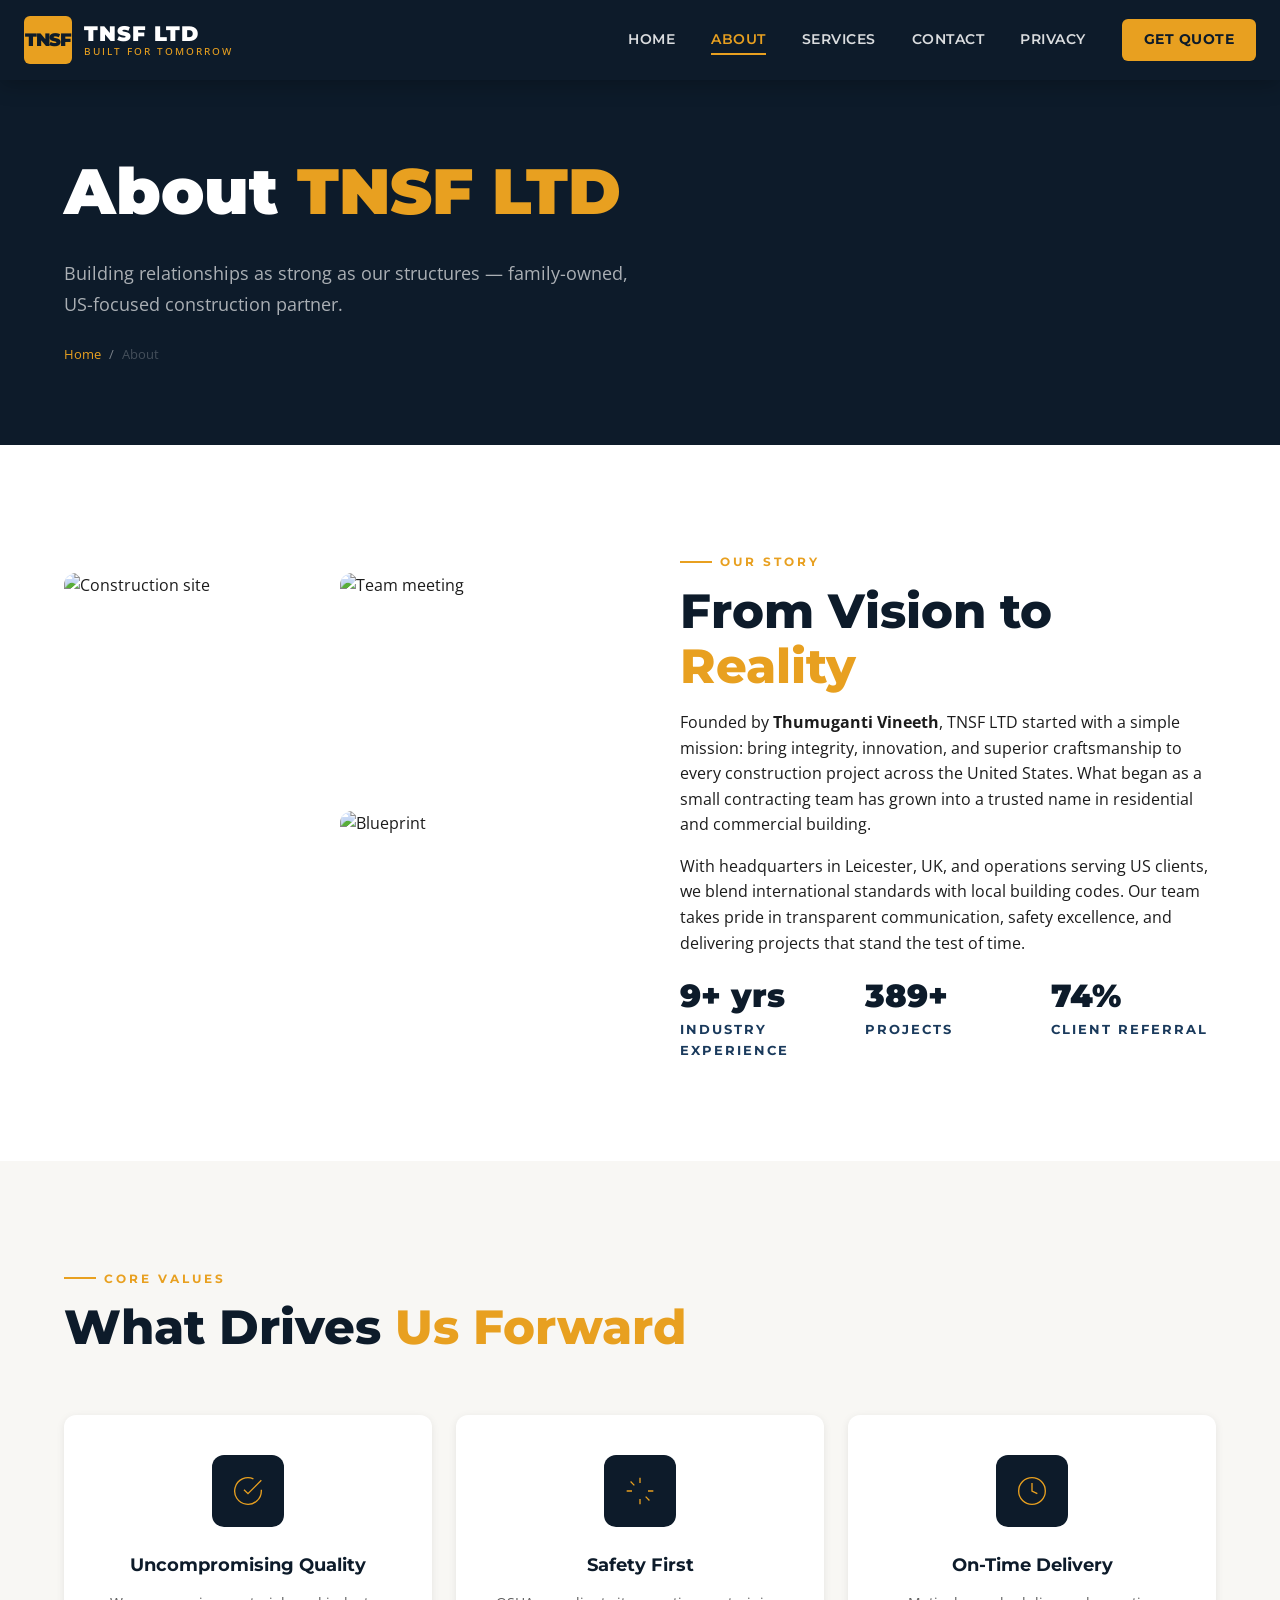
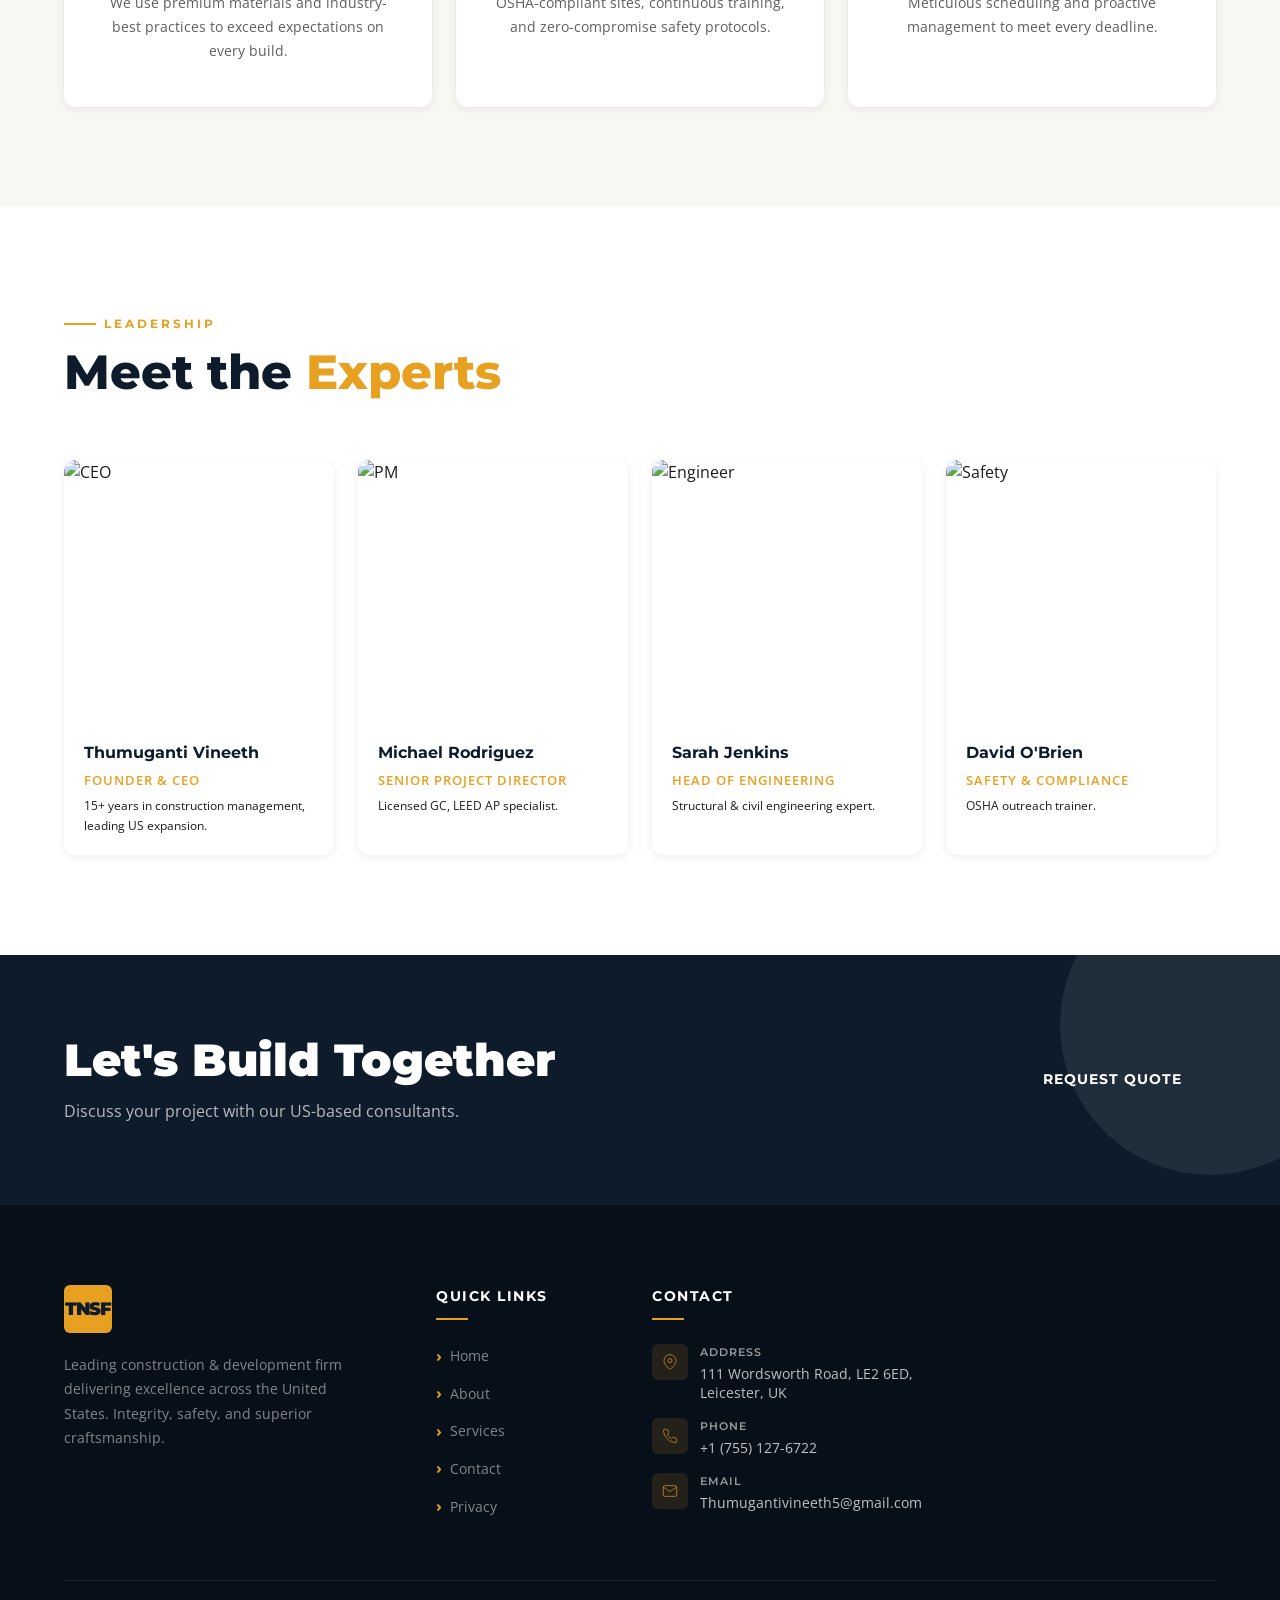
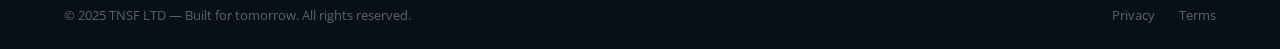
==== about.html @ 9769caeb "first commit" ====
<!DOCTYPE html>
<html lang="en">

<head>
    <meta charset="UTF-8">
    <meta name="viewport" content="width=device-width, initial-scale=1.0, viewport-fit=cover">
    <title>TNSF LTD | About Us - Construction Excellence</title>
    <meta name="description"
        content="TNSF LTD: US-focused construction company with 12+ years of expertise. Meet our leadership, values, and commitment to quality building projects.">
    <link rel="stylesheet" href="./css/style.css">
    <link
        href="https://fonts.googleapis.com/css2?family=Montserrat:wght@400;500;600;700;800;900&family=Open+Sans:wght@300;400;500;600;700&display=swap"
        rel="stylesheet">
</head>

<body>
    <nav id="navbar">
        <div class="nav-inner">
            <div class="nav-logo">
                <div class="logo-icon">TNSF</div>
                <div class="logo-text"><span class="logo-name">TNSF LTD</span><span class="logo-tagline">BUILT FOR
                        TOMORROW</span></div>
            </div>
            <div class="nav-links">
                <a href="index.html">Home</a><a href="about.html" class="active">About</a><a
                    href="services.html">Services</a><a href="contact.html">Contact</a><a
                    href="privacy.html">Privacy</a>
                <a href="contact.html" class="nav-cta">Get Quote</a>
            </div>
            <button class="hamburger" id="hamburger"><span></span><span></span><span></span></button>
        </div>
        <div class="mobile-menu" id="mobileMenu">
            <a href="index.html">Home</a><a href="about.html">About</a><a href="services.html">Services</a><a
                href="contact.html">Contact</a><a href="privacy.html">Privacy</a>
            <a href="contact.html" class="nav-cta">Get Quote</a>
        </div>
    </nav>

    <section class="page-hero">
        <div class="page-hero-bg"
            style="background-image: url('https://images.pexels.com/photos/209251/pexels-photo-209251.jpeg?auto=compress&cs=tinysrgb&w=1600');">
        </div>
        <div class="container page-hero-inner">
            <h1>About <span>TNSF LTD</span></h1>
            <p>Building relationships as strong as our structures — family-owned, US-focused construction partner.</p>
            <div class="breadcrumb"><a href="index.html">Home</a> / <span>About</span></div>
        </div>
    </section>

    <section class="about-story">
        <div class="container">
            <div class="about-story-grid">
                <div class="story-images fade-in-left">
                    <img class="story-img tall"
                        src="https://images.pexels.com/photos/1061141/pexels-photo-1061141.jpeg?auto=compress&cs=tinysrgb&w=800"
                        alt="Construction site">
                    <img class="story-img"
                        src="https://images.pexels.com/photos/1216589/pexels-photo-1216589.jpeg?auto=compress&cs=tinysrgb&w=800"
                        alt="Team meeting">
                    <img class="story-img"
                        src="https://images.openai.com/static-rsc-4/lV5yZFOooGXVoIfE7KFEAflqQttj_P7vTb_CW9VLHs6HinamqV3slbXh5bGzN_6_dMXM6_lZnK7aoKJHiVzxuWcv0FUYPPD6nW2K-Z74NJA7xtD1B2trNq2eUfT9ZZI0QXI_opSaVSlKV-m-ambkY3KCIK0ugoWCHMB6fwykFgaXnQGtJX00JVPDNCgHdRll?purpose=inline"
                        alt="Blueprint">
                </div>
                <div class="story-content fade-in-right">
                    <div class="section-label">Our Story</div>
                    <h2 class="section-title">From Vision to <span>Reality</span></h2>
                    <p style="margin-bottom: 16px;">Founded by <strong>Thumuganti Vineeth</strong>, TNSF LTD started
                        with a simple mission: bring integrity, innovation, and superior craftsmanship to every
                        construction project across the United States. What began as a small contracting team has grown
                        into a trusted name in residential and commercial building.</p>
                    <p style="margin-bottom: 24px;">With headquarters in Leicester, UK, and operations serving US
                        clients, we blend international standards with local building codes. Our team takes pride in
                        transparent communication, safety excellence, and delivering projects that stand the test of
                        time.</p>
                    <div class="stats-grid" style="grid-template-columns: repeat(3,1fr); gap:20px; margin-top:20px;">
                        <div>
                            <div class="stat-value" style="font-size:2rem;" data-target="12" data-suffix="+ yrs">0</div>
                            <div class="stat-label">Industry Experience</div>
                        </div>
                        <div>
                            <div class="stat-value" style="font-size:2rem;" data-target="527" data-suffix="+">0</div>
                            <div class="stat-label">Projects</div>
                        </div>
                        <div>
                            <div class="stat-value" style="font-size:2rem;" data-target="100" data-suffix="%">0</div>
                            <div class="stat-label">Client Referral</div>
                        </div>
                    </div>
                </div>
            </div>
        </div>
    </section>

    <section class="about-values">
        <div class="container">
            <div class="section-label">Core Values</div>
            <h2 class="section-title">What Drives <span>Us Forward</span></h2>
            <div class="values-grid">
                <div class="value-card">
                    <div class="value-icon"><svg viewBox="0 0 24 24" fill="none" stroke="currentColor">
                            <path d="M22 11.08V12a10 10 0 1 1-5.93-9.14" />
                            <polyline points="22 4 12 14.01 9 11.01" />
                        </svg></div>
                    <h3 class="value-title">Uncompromising Quality</h3>
                    <p class="value-desc">We use premium materials and industry-best practices to exceed expectations on
                        every build.</p>
                </div>
                <div class="value-card">
                    <div class="value-icon"><svg viewBox="0 0 24 24" fill="none" stroke="currentColor">
                            <path d="M12 2v4M12 18v4M4.93 4.93l2.83 2.83M16.24 16.24l2.83 2.83M2 12h4M18 12h4" />
                        </svg></div>
                    <h3 class="value-title">Safety First</h3>
                    <p class="value-desc">OSHA-compliant sites, continuous training, and zero-compromise safety
                        protocols.</p>
                </div>
                <div class="value-card">
                    <div class="value-icon"><svg viewBox="0 0 24 24" fill="none" stroke="currentColor">
                            <circle cx="12" cy="12" r="10" />
                            <path d="M12 6v6l4 2" />
                        </svg></div>
                    <h3 class="value-title">On-Time Delivery</h3>
                    <p class="value-desc">Meticulous scheduling and proactive management to meet every deadline.</p>
                </div>
            </div>
        </div>
    </section>

    <section class="team-section">
        <div class="container">
            <div class="section-label">Leadership</div>
            <h2 class="section-title">Meet the <span>Experts</span></h2>
            <div class="team-grid">
                <div class="team-card"><img class="team-img"
                        src="https://images.pexels.com/photos/2379004/pexels-photo-2379004.jpeg?auto=compress&cs=tinysrgb&w=600"
                        alt="CEO">
                    <div class="team-info">
                        <h4 class="team-name">Thumuganti Vineeth</h4>
                        <div class="team-role">Founder & CEO</div>
                        <p style="font-size:0.75rem; margin-top:6px;">15+ years in construction management, leading US
                            expansion.</p>
                    </div>
                </div>
                <div class="team-card"><img class="team-img"
                        src="https://images.pexels.com/photos/2380794/pexels-photo-2380794.jpeg?auto=compress&cs=tinysrgb&w=600"
                        alt="PM">
                    <div class="team-info">
                        <h4 class="team-name">Michael Rodriguez</h4>
                        <div class="team-role">Senior Project Director</div>
                        <p style="font-size:0.75rem; margin-top:6px;">Licensed GC, LEED AP specialist.</p>
                    </div>
                </div>
                <div class="team-card"><img class="team-img"
                        src="https://images.pexels.com/photos/3769021/pexels-photo-3769021.jpeg?auto=compress&cs=tinysrgb&w=600"
                        alt="Engineer">
                    <div class="team-info">
                        <h4 class="team-name">Sarah Jenkins</h4>
                        <div class="team-role">Head of Engineering</div>
                        <p style="font-size:0.75rem; margin-top:6px;">Structural & civil engineering expert.</p>
                    </div>
                </div>
                <div class="team-card"><img class="team-img"
                        src="https://images.pexels.com/photos/3183153/pexels-photo-3183153.jpeg?auto=compress&cs=tinysrgb&w=600"
                        alt="Safety">
                    <div class="team-info">
                        <h4 class="team-name">David O'Brien</h4>
                        <div class="team-role">Safety & Compliance</div>
                        <p style="font-size:0.75rem; margin-top:6px;">OSHA outreach trainer.</p>
                    </div>
                </div>
            </div>
        </div>
    </section>

    <div class="cta-section" style="background: var(--primary);">
        <div class="container">
            <div class="cta-inner">
                <div>
                    <h3 class="cta-title" style="color:var(--white);">Let's Build Together</h3>
                    <p class="cta-desc" style="color:rgba(255,255,255,0.7);">Discuss your project with our US-based
                        consultants.</p>
                </div>
                <div class="cta-actions"><a href="contact.html" class="btn-cta-primary">Request Quote</a></div>
            </div>
        </div>
    </div>

    <footer>
        <div class="container">
            <div class="footer-grid">
                <div class="footer-brand">
                    <div class="logo-icon" style="background: var(--accent); color:var(--primary);">TNSF</div>
                    <p>Leading construction & development firm delivering excellence across the United States.
                        Integrity, safety, and superior craftsmanship.</p>
                </div>
                <div>
                    <h4 class="footer-title">Quick Links</h4>
                    <div class="footer-links"><a href="index.html">Home</a><a href="about.html">About</a><a
                            href="services.html">Services</a><a href="contact.html">Contact</a><a
                            href="privacy.html">Privacy</a></div>
                </div>
                <div>
                    <h4 class="footer-title">Contact</h4>
                    <div class="footer-contact-list">
                        <div class="footer-contact-item">
                            <div class="fc-icon"><svg viewBox="0 0 24 24" fill="none" stroke="currentColor">
                                    <path d="M21 10c0 7-9 13-9 13s-9-6-9-13a9 9 0 0 1 18 0z" />
                                    <circle cx="12" cy="10" r="3" />
                                </svg></div>
                            <div>
                                <div class="fc-label">Address</div>
                                <div class="fc-value">111 Wordsworth Road, LE2 6ED, Leicester, UK</div>
                            </div>
                        </div>
                        <div class="footer-contact-item">
                            <div class="fc-icon"><svg viewBox="0 0 24 24" fill="none" stroke="currentColor">
                                    <path
                                        d="M22 16.92v3a2 2 0 0 1-2.18 2 19.8 19.8 0 0 1-8.63-3.07 19.5 19.5 0 0 1-6-6 19.8 19.8 0 0 1-3.07-8.67A2 2 0 0 1 4.11 2h3a2 2 0 0 1 2 1.72c.127.96.362 1.903.7 2.81a2 2 0 0 1-.45 2.11L8.09 9.91a16 16 0 0 0 6 6l1.27-1.27a2 2 0 0 1 2.11-.45c.907.338 1.85.573 2.81.7A2 2 0 0 1 22 16.92z" />
                                </svg></div>
                            <div>
                                <div class="fc-label">Phone</div>
                                <div class="fc-value">+1 (755) 127-6722</div>
                            </div>
                        </div>
                        <div class="footer-contact-item">
                            <div class="fc-icon"><svg viewBox="0 0 24 24" fill="none" stroke="currentColor">
                                    <path
                                        d="M4 4h16c1.1 0 2 .9 2 2v12c0 1.1-.9 2-2 2H4c-1.1 0-2-.9-2-2V6c0-1.1.9-2 2-2z" />
                                    <polyline points="22,6 12,13 2,6" />
                                </svg></div>
                            <div>
                                <div class="fc-label">Email</div>
                                <div class="fc-value">Thumugantivineeth5@gmail.com</div>
                            </div>
                        </div>
                    </div>
                </div>
            </div>
            <div class="footer-bottom">
                <div class="footer-bottom-inner">
                    <p>© 2025 TNSF LTD — Built for tomorrow. All rights reserved.</p>
                    <div class="footer-bottom-links"><a href="privacy.html">Privacy</a><a>Terms</a></div>
                </div>
            </div>
        </div>
    </footer>
    <script src="./js/main.js"></script>
</body>

</html>
---- css/style.css ----
@import url('https://fonts.googleapis.com/css2?family=Montserrat:wght@400;500;600;700;800;900&family=Open+Sans:wght@300;400;500;600&display=swap');

:root {
  --primary: #0d1b2a;
  --primary-light: #1a3a5c;
  --primary-mid: #152d4a;
  --accent: #e8a020;
  --accent-dark: #c4851a;
  --accent-light: #ffc04d;
  --white: #ffffff;
  --off-white: #f8f7f4;
  --light-gray: #ececec;
  --medium-gray: #9a9a9a;
  --dark-gray: #3a3a3a;
  --text: #1c1c1c;
  --text-light: #5e5e5e;
  --success: #2e7d32;
  --error: #c62828;
  --shadow-sm: 0 2px 8px rgba(0,0,0,0.08);
  --shadow-md: 0 6px 24px rgba(0,0,0,0.12);
  --shadow-lg: 0 16px 48px rgba(0,0,0,0.18);
  --radius-sm: 6px;
  --radius-md: 12px;
  --radius-lg: 20px;
  --transition: all 0.3s ease;
  --font-heading: 'Montserrat', sans-serif;
  --font-body: 'Open Sans', sans-serif;
}

*, *::before, *::after {
  margin: 0;
  padding: 0;
  box-sizing: border-box;
}

html {
  scroll-behavior: smooth;
  font-size: 16px;
}

body {
  font-family: var(--font-body);
  color: var(--text);
  background: var(--white);
  line-height: 1.6;
  overflow-x: hidden;
}

img {
  max-width: 100%;
  display: block;
}

a {
  text-decoration: none;
  color: inherit;
}

ul {
  list-style: none;
}

.container {
  max-width: 1200px;
  margin: 0 auto;
  padding: 0 24px;
}

.section-label {
  display: inline-flex;
  align-items: center;
  gap: 8px;
  font-family: var(--font-heading);
  font-size: 0.75rem;
  font-weight: 700;
  letter-spacing: 3px;
  text-transform: uppercase;
  color: var(--accent);
  margin-bottom: 12px;
}

.section-label::before {
  content: '';
  display: block;
  width: 32px;
  height: 2px;
  background: var(--accent);
}

.section-title {
  font-family: var(--font-heading);
  font-size: clamp(2rem, 4vw, 3rem);
  font-weight: 800;
  line-height: 1.15;
  color: var(--primary);
  margin-bottom: 16px;
}

.section-title span {
  color: var(--accent);
}

.section-desc {
  font-size: 1.05rem;
  color: var(--text-light);
  line-height: 1.75;
  max-width: 600px;
}

.btn-primary {
  display: inline-flex;
  align-items: center;
  gap: 8px;
  background: var(--accent);
  color: var(--primary);
  font-family: var(--font-heading);
  font-weight: 700;
  font-size: 0.9rem;
  letter-spacing: 1px;
  text-transform: uppercase;
  padding: 14px 32px;
  border-radius: var(--radius-sm);
  border: 2px solid var(--accent);
  cursor: pointer;
  transition: var(--transition);
}

.btn-primary:hover {
  background: var(--accent-dark);
  border-color: var(--accent-dark);
  transform: translateY(-2px);
  box-shadow: 0 8px 24px rgba(232, 160, 32, 0.35);
}

.btn-secondary {
  display: inline-flex;
  align-items: center;
  gap: 8px;
  background: transparent;
  color: var(--white);
  font-family: var(--font-heading);
  font-weight: 700;
  font-size: 0.9rem;
  letter-spacing: 1px;
  text-transform: uppercase;
  padding: 14px 32px;
  border-radius: var(--radius-sm);
  border: 2px solid var(--white);
  cursor: pointer;
  transition: var(--transition);
}

.btn-secondary:hover {
  background: var(--white);
  color: var(--primary);
  transform: translateY(-2px);
}

.btn-outline {
  display: inline-flex;
  align-items: center;
  gap: 8px;
  background: transparent;
  color: var(--primary);
  font-family: var(--font-heading);
  font-weight: 700;
  font-size: 0.9rem;
  letter-spacing: 1px;
  text-transform: uppercase;
  padding: 14px 32px;
  border-radius: var(--radius-sm);
  border: 2px solid var(--primary);
  cursor: pointer;
  transition: var(--transition);
}

.btn-outline:hover {
  background: var(--primary);
  color: var(--white);
  transform: translateY(-2px);
}

/* ===== NAVBAR ===== */
#navbar {
  position: fixed;
  top: 0;
  left: 0;
  right: 0;
  z-index: 1000;
  padding: 0;
  transition: var(--transition);
}

#navbar.transparent {
  background: transparent;
}

#navbar.scrolled {
  background: var(--primary);
  box-shadow: 0 4px 20px rgba(0,0,0,0.25);
}

.nav-inner {
  display: flex;
  align-items: center;
  justify-content: space-between;
  height: 80px;
  padding: 0 24px;
  max-width: 1300px;
  margin: 0 auto;
}

.nav-logo {
  display: flex;
  align-items: center;
  gap: 12px;
}

.logo-icon {
  width: 48px;
  height: 48px;
  background: var(--accent);
  border-radius: var(--radius-sm);
  display: flex;
  align-items: center;
  justify-content: center;
  font-family: var(--font-heading);
  font-weight: 900;
  font-size: 1.1rem;
  color: var(--primary);
  letter-spacing: -1px;
}

.logo-text {
  display: flex;
  flex-direction: column;
  line-height: 1.1;
}

.logo-name {
  font-family: var(--font-heading);
  font-weight: 900;
  font-size: 1.3rem;
  color: var(--white);
  letter-spacing: 1px;
}

.logo-tagline {
  font-size: 0.65rem;
  color: var(--accent);
  letter-spacing: 2px;
  text-transform: uppercase;
  font-weight: 500;
}

.nav-links {
  display: flex;
  align-items: center;
  gap: 36px;
}

.nav-links a {
  font-family: var(--font-heading);
  font-size: 0.85rem;
  font-weight: 600;
  color: rgba(255,255,255,0.85);
  letter-spacing: 0.5px;
  text-transform: uppercase;
  transition: var(--transition);
  position: relative;
}

.nav-links a::after {
  content: '';
  position: absolute;
  bottom: -4px;
  left: 0;
  width: 0;
  height: 2px;
  background: var(--accent);
  transition: var(--transition);
}

.nav-links a:hover,
.nav-links a.active {
  color: var(--accent);
}

.nav-links a:hover::after,
.nav-links a.active::after {
  width: 100%;
}

.nav-cta {
  background: var(--accent) !important;
  color: var(--primary) !important;
  padding: 10px 22px !important;
  border-radius: var(--radius-sm) !important;
  font-weight: 700 !important;
}

.nav-cta::after {
  display: none !important;
}

.nav-cta:hover {
  background: var(--accent-dark) !important;
  color: var(--white) !important;
}

.hamburger {
  display: none;
  flex-direction: column;
  gap: 5px;
  cursor: pointer;
  padding: 4px;
  background: none;
  border: none;
}

.hamburger span {
  display: block;
  width: 26px;
  height: 2px;
  background: var(--white);
  border-radius: 2px;
  transition: var(--transition);
}

.hamburger.open span:nth-child(1) { transform: translateY(7px) rotate(45deg); }
.hamburger.open span:nth-child(2) { opacity: 0; }
.hamburger.open span:nth-child(3) { transform: translateY(-7px) rotate(-45deg); }

/* ===== HERO ===== */
.hero {
  position: relative;
  min-height: 100vh;
  display: flex;
  align-items: center;
  overflow: hidden;
}

.hero-bg {
  position: absolute;
  inset: 0;
  background-image: url('https://images.pexels.com/photos/1216589/pexels-photo-1216589.jpeg?auto=compress&cs=tinysrgb&w=1920');
  background-size: cover;
  background-position: center;
  background-attachment: fixed;
}

.hero-overlay {
  position: absolute;
  inset: 0;
  background: linear-gradient(105deg, rgba(13,27,42,0.95) 0%, rgba(13,27,42,0.75) 50%, rgba(13,27,42,0.4) 100%);
}

.hero-content {
  position: relative;
  z-index: 2;
  padding: 120px 24px 80px;
  max-width: 1200px;
  margin: 0 auto;
  width: 100%;
}

.hero-badge {
  display: inline-flex;
  align-items: center;
  gap: 8px;
  background: rgba(232, 160, 32, 0.15);
  border: 1px solid rgba(232, 160, 32, 0.4);
  color: var(--accent-light);
  font-family: var(--font-heading);
  font-size: 0.75rem;
  font-weight: 600;
  letter-spacing: 2px;
  text-transform: uppercase;
  padding: 8px 18px;
  border-radius: 50px;
  margin-bottom: 28px;
}

.hero-badge svg {
  width: 14px;
  height: 14px;
}

.hero-title {
  font-family: var(--font-heading);
  font-size: clamp(2.8rem, 6vw, 5.5rem);
  font-weight: 900;
  line-height: 1.05;
  color: var(--white);
  margin-bottom: 24px;
  max-width: 800px;
}

.hero-title .accent {
  color: var(--accent);
  display: block;
}

.hero-desc {
  font-size: 1.15rem;
  color: rgba(255,255,255,0.8);
  line-height: 1.8;
  max-width: 560px;
  margin-bottom: 40px;
}

.hero-actions {
  display: flex;
  align-items: center;
  gap: 16px;
  flex-wrap: wrap;
  margin-bottom: 60px;
}

.hero-stats {
  display: flex;
  align-items: center;
  gap: 40px;
  flex-wrap: wrap;
}

.hero-stat {
  text-align: center;
}

.hero-stat-value {
  font-family: var(--font-heading);
  font-size: 2.2rem;
  font-weight: 900;
  color: var(--accent);
  line-height: 1;
  margin-bottom: 4px;
}

.hero-stat-label {
  font-size: 0.75rem;
  color: rgba(255,255,255,0.65);
  text-transform: uppercase;
  letter-spacing: 1px;
}

.hero-stat-divider {
  width: 1px;
  height: 48px;
  background: rgba(255,255,255,0.2);
}

.hero-scroll {
  position: absolute;
  bottom: 36px;
  left: 50%;
  transform: translateX(-50%);
  display: flex;
  flex-direction: column;
  align-items: center;
  gap: 8px;
  color: rgba(255,255,255,0.5);
  font-size: 0.7rem;
  text-transform: uppercase;
  letter-spacing: 2px;
  animation: scrollBounce 2s infinite;
}

.scroll-line {
  width: 1px;
  height: 40px;
  background: linear-gradient(to bottom, rgba(255,255,255,0.5), transparent);
}

@keyframes scrollBounce {
  0%, 100% { transform: translateX(-50%) translateY(0); }
  50% { transform: translateX(-50%) translateY(6px); }
}

/* ===== TICKER STRIP ===== */
.ticker-strip {
  background: var(--accent);
  padding: 14px 0;
  overflow: hidden;
}

.ticker-inner {
  display: flex;
  animation: ticker 30s linear infinite;
  white-space: nowrap;
}

.ticker-item {
  display: inline-flex;
  align-items: center;
  gap: 12px;
  font-family: var(--font-heading);
  font-size: 0.8rem;
  font-weight: 700;
  text-transform: uppercase;
  letter-spacing: 1px;
  color: var(--primary);
  padding: 0 32px;
  flex-shrink: 0;
}

.ticker-item svg {
  width: 16px;
  height: 16px;
  opacity: 0.7;
}

@keyframes ticker {
  0% { transform: translateX(0); }
  100% { transform: translateX(-50%); }
}

/* ===== ABOUT SNIPPET ===== */
.about-snippet {
  padding: 100px 0;
  background: var(--white);
}

.about-grid {
  display: grid;
  grid-template-columns: 1fr 1fr;
  gap: 80px;
  align-items: center;
}

.about-images {
  position: relative;
}

.about-img-main {
  width: 100%;
  height: 480px;
  object-fit: cover;
  border-radius: var(--radius-md);
  box-shadow: var(--shadow-lg);
}

.about-img-badge {
  position: absolute;
  bottom: -24px;
  right: -24px;
  background: var(--accent);
  color: var(--primary);
  border-radius: var(--radius-md);
  padding: 24px;
  text-align: center;
  box-shadow: var(--shadow-md);
}

.badge-value {
  font-family: var(--font-heading);
  font-size: 2.8rem;
  font-weight: 900;
  line-height: 1;
  display: block;
}

.badge-label {
  font-size: 0.75rem;
  font-weight: 700;
  text-transform: uppercase;
  letter-spacing: 1px;
  margin-top: 4px;
  display: block;
}

.about-features {
  display: grid;
  grid-template-columns: 1fr 1fr;
  gap: 16px;
  margin-top: 32px;
}

.about-feature {
  display: flex;
  align-items: flex-start;
  gap: 12px;
  padding: 16px;
  background: var(--off-white);
  border-radius: var(--radius-sm);
  transition: var(--transition);
}

.about-feature:hover {
  background: var(--primary);
  color: var(--white);
}

.about-feature:hover .af-title {
  color: var(--white);
}

.about-feature:hover .af-icon {
  background: var(--accent);
  color: var(--primary);
}

.af-icon {
  width: 40px;
  height: 40px;
  min-width: 40px;
  background: var(--accent);
  border-radius: var(--radius-sm);
  display: flex;
  align-items: center;
  justify-content: center;
  color: var(--primary);
}

.af-icon svg {
  width: 20px;
  height: 20px;
}

.af-title {
  font-family: var(--font-heading);
  font-size: 0.85rem;
  font-weight: 700;
  color: var(--primary);
  margin-bottom: 2px;
}

.af-desc {
  font-size: 0.75rem;
  color: var(--text-light);
  line-height: 1.4;
}

.about-feature:hover .af-desc {
  color: rgba(255,255,255,0.7);
}

.about-actions {
  display: flex;
  align-items: center;
  gap: 16px;
  margin-top: 32px;
  flex-wrap: wrap;
}

.about-phone {
  display: flex;
  align-items: center;
  gap: 10px;
  font-family: var(--font-heading);
  font-size: 0.85rem;
  font-weight: 700;
  color: var(--primary);
}

.phone-icon {
  width: 44px;
  height: 44px;
  background: var(--primary);
  border-radius: 50%;
  display: flex;
  align-items: center;
  justify-content: center;
  color: var(--accent);
}

.phone-icon svg {
  width: 18px;
  height: 18px;
}

.phone-info small {
  display: block;
  font-size: 0.7rem;
  font-weight: 400;
  color: var(--medium-gray);
  text-transform: uppercase;
  letter-spacing: 1px;
}

/* ===== SERVICES ===== */
.services {
  padding: 100px 0;
  background: var(--primary);
  position: relative;
  overflow: hidden;
}

.services::before {
  content: '';
  position: absolute;
  top: -100px;
  right: -100px;
  width: 400px;
  height: 400px;
  background: rgba(232, 160, 32, 0.06);
  border-radius: 50%;
}

.services .section-title {
  color: var(--white);
}

.services-header {
  display: flex;
  justify-content: space-between;
  align-items: flex-end;
  margin-bottom: 60px;
  gap: 32px;
  flex-wrap: wrap;
}

.services-header .section-desc {
  color: rgba(255,255,255,0.65);
}

.services-grid {
  display: grid;
  grid-template-columns: repeat(auto-fill, minmax(320px, 1fr));
  gap: 24px;
}

.service-card {
  background: rgba(255,255,255,0.04);
  border: 1px solid rgba(255,255,255,0.08);
  border-radius: var(--radius-md);
  overflow: hidden;
  transition: var(--transition);
  cursor: pointer;
}

.service-card:hover {
  background: rgba(255,255,255,0.07);
  border-color: var(--accent);
  transform: translateY(-6px);
  box-shadow: 0 20px 48px rgba(0,0,0,0.3);
}

.service-img {
  width: 100%;
  height: 200px;
  object-fit: cover;
  transition: var(--transition);
}

.service-card:hover .service-img {
  transform: scale(1.04);
}

.service-img-wrap {
  overflow: hidden;
  position: relative;
}

.service-tag {
  position: absolute;
  top: 14px;
  left: 14px;
  background: var(--accent);
  color: var(--primary);
  font-family: var(--font-heading);
  font-size: 0.65rem;
  font-weight: 700;
  letter-spacing: 1.5px;
  text-transform: uppercase;
  padding: 4px 10px;
  border-radius: 4px;
}

.service-body {
  padding: 24px;
}

.service-icon {
  width: 48px;
  height: 48px;
  background: rgba(232, 160, 32, 0.15);
  border-radius: var(--radius-sm);
  display: flex;
  align-items: center;
  justify-content: center;
  color: var(--accent);
  margin-bottom: 16px;
}

.service-icon svg {
  width: 24px;
  height: 24px;
}

.service-name {
  font-family: var(--font-heading);
  font-size: 1.05rem;
  font-weight: 700;
  color: var(--white);
  margin-bottom: 10px;
  line-height: 1.3;
}

.service-desc {
  font-size: 0.875rem;
  color: rgba(255,255,255,0.55);
  line-height: 1.65;
  margin-bottom: 16px;
}

.service-link {
  display: inline-flex;
  align-items: center;
  gap: 6px;
  font-family: var(--font-heading);
  font-size: 0.8rem;
  font-weight: 700;
  color: var(--accent);
  text-transform: uppercase;
  letter-spacing: 1px;
  transition: var(--transition);
}

.service-card:hover .service-link {
  gap: 10px;
}

.service-link svg {
  width: 14px;
  height: 14px;
}

/* ===== WHY CHOOSE US ===== */
.why-us {
  padding: 100px 0;
  background: var(--off-white);
}

.why-grid {
  display: grid;
  grid-template-columns: 1fr 1fr;
  gap: 80px;
  align-items: center;
}

.why-image-wrap {
  position: relative;
}

.why-img {
  width: 100%;
  height: 520px;
  object-fit: cover;
  border-radius: var(--radius-md);
  box-shadow: var(--shadow-lg);
}

.why-img-overlay {
  position: absolute;
  bottom: 32px;
  left: -32px;
  background: var(--primary);
  border-radius: var(--radius-md);
  padding: 28px;
  box-shadow: var(--shadow-lg);
  max-width: 240px;
}

.why-overlay-title {
  font-family: var(--font-heading);
  font-size: 0.85rem;
  font-weight: 700;
  color: var(--accent);
  text-transform: uppercase;
  letter-spacing: 1px;
  margin-bottom: 12px;
}

.why-overlay-list {
  display: flex;
  flex-direction: column;
  gap: 8px;
}

.why-overlay-item {
  display: flex;
  align-items: center;
  gap: 8px;
  font-size: 0.82rem;
  color: rgba(255,255,255,0.85);
}

.check-icon {
  width: 18px;
  height: 18px;
  min-width: 18px;
  background: var(--accent);
  border-radius: 50%;
  display: flex;
  align-items: center;
  justify-content: center;
  color: var(--primary);
}

.check-icon svg {
  width: 10px;
  height: 10px;
}

.why-reasons {
  display: flex;
  flex-direction: column;
  gap: 24px;
  margin-top: 40px;
}

.why-reason {
  display: flex;
  align-items: flex-start;
  gap: 20px;
  padding: 24px;
  background: var(--white);
  border-radius: var(--radius-md);
  border-left: 4px solid transparent;
  box-shadow: var(--shadow-sm);
  transition: var(--transition);
}

.why-reason:hover {
  border-left-color: var(--accent);
  box-shadow: var(--shadow-md);
  transform: translateX(4px);
}

.reason-num {
  font-family: var(--font-heading);
  font-size: 2rem;
  font-weight: 900;
  color: rgba(13,27,42,0.08);
  line-height: 1;
  min-width: 48px;
}

.reason-title {
  font-family: var(--font-heading);
  font-size: 1rem;
  font-weight: 700;
  color: var(--primary);
  margin-bottom: 6px;
}

.reason-desc {
  font-size: 0.875rem;
  color: var(--text-light);
  line-height: 1.65;
}

/* ===== STATS ===== */
.stats-section {
  padding: 80px 0;
  background: var(--accent);
}

.stats-grid {
  display: grid;
  grid-template-columns: repeat(4, 1fr);
  gap: 40px;
}

.stat-item {
  text-align: center;
}

.stat-value {
  font-family: var(--font-heading);
  font-size: 3.2rem;
  font-weight: 900;
  color: var(--primary);
  line-height: 1;
  margin-bottom: 8px;
}

.stat-plus {
  color: var(--primary-light);
}

.stat-label {
  font-family: var(--font-heading);
  font-size: 0.8rem;
  font-weight: 700;
  text-transform: uppercase;
  letter-spacing: 2px;
  color: var(--primary-light);
}

.stat-divider {
  width: 1px;
  background: rgba(13,27,42,0.15);
}

/* ===== PROJECTS ===== */
.projects {
  padding: 100px 0;
  background: var(--white);
}

.projects-grid {
  display: grid;
  grid-template-columns: repeat(3, 1fr);
  gap: 24px;
  margin-top: 60px;
}

.project-card {
  position: relative;
  border-radius: var(--radius-md);
  overflow: hidden;
  height: 300px;
  cursor: pointer;
}

.project-img {
  width: 100%;
  height: 100%;
  object-fit: cover;
  transition: transform 0.5s ease;
}

.project-card:hover .project-img {
  transform: scale(1.1);
}

.project-overlay {
  position: absolute;
  inset: 0;
  background: linear-gradient(to top, rgba(13,27,42,0.92) 0%, transparent 60%);
  display: flex;
  flex-direction: column;
  justify-content: flex-end;
  padding: 24px;
  transition: var(--transition);
}

.project-cat {
  font-family: var(--font-heading);
  font-size: 0.7rem;
  font-weight: 700;
  color: var(--accent);
  text-transform: uppercase;
  letter-spacing: 2px;
  margin-bottom: 6px;
}

.project-name {
  font-family: var(--font-heading);
  font-size: 1.1rem;
  font-weight: 700;
  color: var(--white);
}

/* ===== TESTIMONIALS ===== */
.testimonials {
  padding: 100px 0;
  background: var(--primary);
}

.testimonials .section-title {
  color: var(--white);
  text-align: center;
}

.testimonials .section-label {
  display: flex;
  justify-content: center;
}

.testimonials-header {
  text-align: center;
  margin-bottom: 60px;
}

.testimonials-grid {
  display: grid;
  grid-template-columns: repeat(3, 1fr);
  gap: 24px;
}

.testimonial-card {
  background: rgba(255,255,255,0.05);
  border: 1px solid rgba(255,255,255,0.1);
  border-radius: var(--radius-md);
  padding: 32px;
  position: relative;
  transition: var(--transition);
}

.testimonial-card:hover {
  background: rgba(255,255,255,0.08);
  border-color: var(--accent);
  transform: translateY(-4px);
}

.quote-icon {
  width: 40px;
  height: 40px;
  background: var(--accent);
  border-radius: var(--radius-sm);
  display: flex;
  align-items: center;
  justify-content: center;
  color: var(--primary);
  margin-bottom: 20px;
}

.quote-icon svg {
  width: 20px;
  height: 20px;
}

.testimonial-text {
  font-size: 0.92rem;
  color: rgba(255,255,255,0.75);
  line-height: 1.75;
  margin-bottom: 24px;
  font-style: italic;
}

.testimonial-author {
  display: flex;
  align-items: center;
  gap: 12px;
}

.author-avatar {
  width: 48px;
  height: 48px;
  border-radius: 50%;
  background: var(--primary-light);
  display: flex;
  align-items: center;
  justify-content: center;
  font-family: var(--font-heading);
  font-weight: 700;
  font-size: 1.1rem;
  color: var(--accent);
}

.author-name {
  font-family: var(--font-heading);
  font-size: 0.9rem;
  font-weight: 700;
  color: var(--white);
}

.author-role {
  font-size: 0.75rem;
  color: var(--medium-gray);
}

.stars {
  display: flex;
  gap: 3px;
  margin-bottom: 16px;
}

.stars svg {
  width: 16px;
  height: 16px;
  color: var(--accent);
  fill: var(--accent);
}

/* ===== CTA SECTION ===== */
.cta-section {
  padding: 80px 0;
  background: linear-gradient(135deg, var(--accent) 0%, var(--accent-dark) 100%);
  position: relative;
  overflow: hidden;
}

.cta-section::before {
  content: '';
  position: absolute;
  top: -80px;
  right: -80px;
  width: 300px;
  height: 300px;
  background: rgba(255,255,255,0.08);
  border-radius: 50%;
}

.cta-inner {
  display: flex;
  justify-content: space-between;
  align-items: center;
  gap: 40px;
  flex-wrap: wrap;
}

.cta-title {
  font-family: var(--font-heading);
  font-size: clamp(1.8rem, 3.5vw, 2.8rem);
  font-weight: 900;
  color: var(--primary);
  line-height: 1.15;
  margin-bottom: 12px;
}

.cta-desc {
  font-size: 1rem;
  color: rgba(13,27,42,0.75);
  line-height: 1.65;
}

.cta-actions {
  display: flex;
  align-items: center;
  gap: 16px;
  flex-wrap: wrap;
  flex-shrink: 0;
}

.btn-cta-primary {
  display: inline-flex;
  align-items: center;
  gap: 8px;
  background: var(--primary);
  color: var(--white);
  font-family: var(--font-heading);
  font-weight: 700;
  font-size: 0.9rem;
  letter-spacing: 1px;
  text-transform: uppercase;
  padding: 14px 32px;
  border-radius: var(--radius-sm);
  border: 2px solid var(--primary);
  cursor: pointer;
  transition: var(--transition);
}

.btn-cta-primary:hover {
  background: transparent;
  color: var(--primary);
  transform: translateY(-2px);
}

.btn-cta-secondary {
  display: inline-flex;
  align-items: center;
  gap: 8px;
  background: transparent;
  color: var(--primary);
  font-family: var(--font-heading);
  font-weight: 700;
  font-size: 0.9rem;
  letter-spacing: 1px;
  text-transform: uppercase;
  padding: 14px 32px;
  border-radius: var(--radius-sm);
  border: 2px solid var(--primary);
  cursor: pointer;
  transition: var(--transition);
}

.btn-cta-secondary:hover {
  background: var(--primary);
  color: var(--white);
  transform: translateY(-2px);
}

/* ===== FOOTER ===== */
footer {
  background: #070f19;
  padding: 80px 0 0;
}

.footer-grid {
  display: grid;
  grid-template-columns: 2fr 1fr 1fr 1.5fr;
  gap: 60px;
  margin-bottom: 60px;
}

.footer-brand p {
  font-size: 0.875rem;
  color: rgba(255,255,255,0.5);
  line-height: 1.75;
  margin: 20px 0 28px;
  max-width: 300px;
}

.footer-social {
  display: flex;
  gap: 10px;
}

.social-btn {
  width: 40px;
  height: 40px;
  border-radius: var(--radius-sm);
  background: rgba(255,255,255,0.07);
  border: 1px solid rgba(255,255,255,0.1);
  display: flex;
  align-items: center;
  justify-content: center;
  color: rgba(255,255,255,0.6);
  transition: var(--transition);
  cursor: pointer;
}

.social-btn:hover {
  background: var(--accent);
  border-color: var(--accent);
  color: var(--primary);
}

.social-btn svg {
  width: 16px;
  height: 16px;
}

.footer-title {
  font-family: var(--font-heading);
  font-size: 0.9rem;
  font-weight: 700;
  color: var(--white);
  text-transform: uppercase;
  letter-spacing: 1.5px;
  margin-bottom: 24px;
  position: relative;
  padding-bottom: 12px;
}

.footer-title::after {
  content: '';
  position: absolute;
  bottom: 0;
  left: 0;
  width: 32px;
  height: 2px;
  background: var(--accent);
}

.footer-links {
  display: flex;
  flex-direction: column;
  gap: 12px;
}

.footer-links a {
  font-size: 0.875rem;
  color: rgba(255,255,255,0.5);
  display: flex;
  align-items: center;
  gap: 8px;
  transition: var(--transition);
}

.footer-links a::before {
  content: '›';
  color: var(--accent);
  font-size: 1rem;
  font-weight: 700;
}

.footer-links a:hover {
  color: var(--accent);
  padding-left: 4px;
}

.footer-contact-list {
  display: flex;
  flex-direction: column;
  gap: 16px;
}

.footer-contact-item {
  display: flex;
  align-items: flex-start;
  gap: 12px;
}

.fc-icon {
  width: 36px;
  height: 36px;
  min-width: 36px;
  background: rgba(232, 160, 32, 0.12);
  border-radius: var(--radius-sm);
  display: flex;
  align-items: center;
  justify-content: center;
  color: var(--accent);
}

.fc-icon svg {
  width: 16px;
  height: 16px;
}

.fc-label {
  font-size: 0.7rem;
  color: var(--medium-gray);
  text-transform: uppercase;
  letter-spacing: 1px;
  margin-bottom: 2px;
  font-family: var(--font-heading);
  font-weight: 600;
}

.fc-value {
  font-size: 0.85rem;
  color: rgba(255,255,255,0.75);
  line-height: 1.4;
}

.footer-bottom {
  border-top: 1px solid rgba(255,255,255,0.07);
  padding: 24px 0;
}

.footer-bottom-inner {
  display: flex;
  justify-content: space-between;
  align-items: center;
  gap: 16px;
  flex-wrap: wrap;
}

.footer-bottom p {
  font-size: 0.8rem;
  color: rgba(255,255,255,0.35);
}

.footer-bottom-links {
  display: flex;
  gap: 24px;
}

.footer-bottom-links a {
  font-size: 0.8rem;
  color: rgba(255,255,255,0.35);
  transition: var(--transition);
}

.footer-bottom-links a:hover {
  color: var(--accent);
}

/* ===== PAGE HERO ===== */
.page-hero {
  padding: 140px 0 80px;
  background: var(--primary);
  position: relative;
  overflow: hidden;
}

.page-hero-bg {
  position: absolute;
  inset: 0;
  background-size: cover;
  background-position: center;
  opacity: 0.15;
}

.page-hero-inner {
  position: relative;
  z-index: 2;
}

.page-hero h1 {
  font-family: var(--font-heading);
  font-size: clamp(2.5rem, 5vw, 4rem);
  font-weight: 900;
  color: var(--white);
  margin-bottom: 16px;
}

.page-hero h1 span {
  color: var(--accent);
}

.page-hero p {
  font-size: 1.1rem;
  color: rgba(255,255,255,0.65);
  max-width: 580px;
  line-height: 1.75;
  margin-bottom: 24px;
}

.breadcrumb {
  display: flex;
  align-items: center;
  gap: 8px;
  font-size: 0.82rem;
  color: rgba(255,255,255,0.45);
}

.breadcrumb a {
  color: var(--accent);
  transition: var(--transition);
}

.breadcrumb a:hover {
  color: var(--white);
}

.breadcrumb span {
  opacity: 0.5;
}

/* ===== ABOUT PAGE ===== */
.about-story {
  padding: 100px 0;
  background: var(--white);
}

.about-story-grid {
  display: grid;
  grid-template-columns: 1fr 1fr;
  gap: 80px;
  align-items: center;
}

.story-images {
  display: grid;
  grid-template-columns: 1fr 1fr;
  gap: 16px;
}

.story-img {
  width: 100%;
  height: 220px;
  object-fit: cover;
  border-radius: var(--radius-md);
}

.story-img.tall {
  height: 460px;
  grid-row: span 2;
}

.about-values {
  padding: 100px 0;
  background: var(--off-white);
}

.values-grid {
  display: grid;
  grid-template-columns: repeat(3, 1fr);
  gap: 24px;
  margin-top: 60px;
}

.value-card {
  background: var(--white);
  padding: 40px 32px;
  border-radius: var(--radius-md);
  text-align: center;
  box-shadow: var(--shadow-sm);
  transition: var(--transition);
  border-bottom: 4px solid transparent;
}

.value-card:hover {
  border-bottom-color: var(--accent);
  box-shadow: var(--shadow-md);
  transform: translateY(-6px);
}

.value-icon {
  width: 72px;
  height: 72px;
  background: var(--primary);
  border-radius: var(--radius-md);
  display: flex;
  align-items: center;
  justify-content: center;
  color: var(--accent);
  margin: 0 auto 24px;
}

.value-icon svg {
  width: 32px;
  height: 32px;
}

.value-title {
  font-family: var(--font-heading);
  font-size: 1.1rem;
  font-weight: 700;
  color: var(--primary);
  margin-bottom: 12px;
}

.value-desc {
  font-size: 0.875rem;
  color: var(--text-light);
  line-height: 1.7;
}

.team-section {
  padding: 100px 0;
  background: var(--white);
}

.team-grid {
  display: grid;
  grid-template-columns: repeat(4, 1fr);
  gap: 24px;
  margin-top: 60px;
}

.team-card {
  border-radius: var(--radius-md);
  overflow: hidden;
  box-shadow: var(--shadow-sm);
  transition: var(--transition);
}

.team-card:hover {
  box-shadow: var(--shadow-md);
  transform: translateY(-4px);
}

.team-img {
  width: 100%;
  height: 260px;
  object-fit: cover;
}

.team-info {
  padding: 20px;
  background: var(--white);
}

.team-name {
  font-family: var(--font-heading);
  font-size: 1rem;
  font-weight: 700;
  color: var(--primary);
  margin-bottom: 4px;
}

.team-role {
  font-size: 0.8rem;
  color: var(--accent);
  font-weight: 600;
  text-transform: uppercase;
  letter-spacing: 1px;
}

/* ===== CONTACT PAGE ===== */
.contact-section {
  padding: 100px 0;
  background: var(--white);
}

.contact-grid {
  display: grid;
  grid-template-columns: 1fr 1.5fr;
  gap: 60px;
}

.contact-info-cards {
  display: flex;
  flex-direction: column;
  gap: 20px;
  margin-bottom: 40px;
}

.contact-card {
  display: flex;
  align-items: flex-start;
  gap: 16px;
  padding: 24px;
  background: var(--off-white);
  border-radius: var(--radius-md);
  border-left: 4px solid var(--accent);
  transition: var(--transition);
}

.contact-card:hover {
  background: var(--primary);
  border-left-color: var(--accent);
}

.contact-card:hover .cc-label,
.contact-card:hover .cc-value {
  color: rgba(255,255,255,0.9);
}

.contact-card:hover .cc-icon {
  background: var(--accent);
  color: var(--primary);
}

.cc-icon {
  width: 48px;
  height: 48px;
  min-width: 48px;
  background: var(--primary);
  border-radius: var(--radius-sm);
  display: flex;
  align-items: center;
  justify-content: center;
  color: var(--accent);
  transition: var(--transition);
}

.cc-icon svg {
  width: 22px;
  height: 22px;
}

.cc-label {
  font-family: var(--font-heading);
  font-size: 0.7rem;
  font-weight: 700;
  text-transform: uppercase;
  letter-spacing: 1.5px;
  color: var(--medium-gray);
  margin-bottom: 4px;
  transition: var(--transition);
}

.cc-value {
  font-size: 0.95rem;
  color: var(--text);
  font-weight: 600;
  line-height: 1.4;
  transition: var(--transition);
}

.contact-form-wrap {
  background: var(--off-white);
  border-radius: var(--radius-lg);
  padding: 48px;
  box-shadow: var(--shadow-md);
}

.form-title {
  font-family: var(--font-heading);
  font-size: 1.6rem;
  font-weight: 800;
  color: var(--primary);
  margin-bottom: 8px;
}

.form-subtitle {
  font-size: 0.9rem;
  color: var(--text-light);
  margin-bottom: 32px;
}

.form-row {
  display: grid;
  grid-template-columns: 1fr 1fr;
  gap: 20px;
}

.form-group {
  margin-bottom: 20px;
}

.form-group label {
  display: block;
  font-family: var(--font-heading);
  font-size: 0.78rem;
  font-weight: 700;
  text-transform: uppercase;
  letter-spacing: 1px;
  color: var(--primary);
  margin-bottom: 8px;
}

.form-group input,
.form-group select,
.form-group textarea {
  width: 100%;
  padding: 14px 16px;
  border: 2px solid var(--light-gray);
  border-radius: var(--radius-sm);
  font-family: var(--font-body);
  font-size: 0.92rem;
  color: var(--text);
  background: var(--white);
  transition: var(--transition);
  outline: none;
}

.form-group input:focus,
.form-group select:focus,
.form-group textarea:focus {
  border-color: var(--accent);
  box-shadow: 0 0 0 3px rgba(232, 160, 32, 0.12);
}

.form-group textarea {
  min-height: 120px;
  resize: vertical;
}

.form-submit {
  width: 100%;
  padding: 16px;
  background: var(--accent);
  color: var(--primary);
  font-family: var(--font-heading);
  font-weight: 700;
  font-size: 0.9rem;
  letter-spacing: 1.5px;
  text-transform: uppercase;
  border: 2px solid var(--accent);
  border-radius: var(--radius-sm);
  cursor: pointer;
  transition: var(--transition);
  display: flex;
  align-items: center;
  justify-content: center;
  gap: 8px;
}

.form-submit:hover {
  background: var(--accent-dark);
  border-color: var(--accent-dark);
  transform: translateY(-2px);
  box-shadow: 0 8px 24px rgba(232, 160, 32, 0.35);
}

.form-success {
  display: none;
  text-align: center;
  padding: 32px;
}

.form-success.show {
  display: block;
}

.success-icon {
  width: 72px;
  height: 72px;
  background: var(--success);
  border-radius: 50%;
  display: flex;
  align-items: center;
  justify-content: center;
  color: var(--white);
  margin: 0 auto 20px;
}

.success-icon svg {
  width: 36px;
  height: 36px;
}

.success-title {
  font-family: var(--font-heading);
  font-size: 1.4rem;
  font-weight: 800;
  color: var(--primary);
  margin-bottom: 8px;
}

.success-msg {
  color: var(--text-light);
  font-size: 0.95rem;
}

.map-section {
  height: 400px;
  background: var(--off-white);
  position: relative;
  overflow: hidden;
}

.map-section iframe {
  width: 100%;
  height: 100%;
  border: none;
}

/* ===== PRIVACY PAGE ===== */
.privacy-content {
  padding: 80px 0;
  background: var(--white);
}

.privacy-inner {
  display: grid;
  grid-template-columns: 280px 1fr;
  gap: 60px;
  align-items: start;
}

.privacy-sidebar {
  position: sticky;
  top: 100px;
  background: var(--off-white);
  border-radius: var(--radius-md);
  padding: 28px;
}

.privacy-sidebar h3 {
  font-family: var(--font-heading);
  font-size: 0.8rem;
  font-weight: 700;
  text-transform: uppercase;
  letter-spacing: 1.5px;
  color: var(--primary);
  margin-bottom: 16px;
}

.sidebar-nav {
  display: flex;
  flex-direction: column;
  gap: 6px;
}

.sidebar-nav a {
  font-size: 0.875rem;
  color: var(--text-light);
  padding: 8px 12px;
  border-radius: var(--radius-sm);
  transition: var(--transition);
}

.sidebar-nav a:hover,
.sidebar-nav a.active {
  background: var(--primary);
  color: var(--accent);
}

.privacy-article h2 {
  font-family: var(--font-heading);
  font-size: 1.6rem;
  font-weight: 800;
  color: var(--primary);
  margin: 48px 0 16px;
  padding-bottom: 12px;
  border-bottom: 2px solid var(--light-gray);
}

.privacy-article h2:first-child {
  margin-top: 0;
}

.privacy-article h3 {
  font-family: var(--font-heading);
  font-size: 1.1rem;
  font-weight: 700;
  color: var(--primary);
  margin: 24px 0 12px;
}

.privacy-article p {
  font-size: 0.95rem;
  color: var(--text-light);
  line-height: 1.8;
  margin-bottom: 16px;
}

.privacy-article ul {
  margin: 0 0 16px 20px;
  list-style: disc;
}

.privacy-article ul li {
  font-size: 0.92rem;
  color: var(--text-light);
  line-height: 1.75;
  margin-bottom: 6px;
}

.privacy-updated {
  display: inline-flex;
  align-items: center;
  gap: 8px;
  background: rgba(232, 160, 32, 0.1);
  border: 1px solid rgba(232, 160, 32, 0.3);
  color: var(--accent-dark);
  font-size: 0.8rem;
  font-weight: 600;
  padding: 8px 16px;
  border-radius: 50px;
  margin-bottom: 32px;
}

/* ===== ANIMATIONS ===== */
.fade-in {
  opacity: 0;
  transform: translateY(30px);
  transition: opacity 0.6s ease, transform 0.6s ease;
}

.fade-in.visible {
  opacity: 1;
  transform: translateY(0);
}

.fade-in-left {
  opacity: 0;
  transform: translateX(-40px);
  transition: opacity 0.6s ease, transform 0.6s ease;
}

.fade-in-left.visible {
  opacity: 1;
  transform: translateX(0);
}

.fade-in-right {
  opacity: 0;
  transform: translateX(40px);
  transition: opacity 0.6s ease, transform 0.6s ease;
}

.fade-in-right.visible {
  opacity: 1;
  transform: translateX(0);
}

.delay-1 { transition-delay: 0.1s; }
.delay-2 { transition-delay: 0.2s; }
.delay-3 { transition-delay: 0.3s; }
.delay-4 { transition-delay: 0.4s; }
.delay-5 { transition-delay: 0.5s; }

/* ===== MOBILE MENU ===== */
.mobile-menu {
  display: none;
  position: fixed;
  top: 80px;
  left: 0;
  right: 0;
  background: var(--primary);
  border-top: 1px solid rgba(255,255,255,0.1);
  z-index: 999;
  padding: 24px;
  flex-direction: column;
  gap: 4px;
  box-shadow: var(--shadow-lg);
}

.mobile-menu.open {
  display: flex;
}

.mobile-menu a {
  font-family: var(--font-heading);
  font-size: 0.9rem;
  font-weight: 600;
  color: rgba(255,255,255,0.8);
  text-transform: uppercase;
  letter-spacing: 1px;
  padding: 14px 16px;
  border-radius: var(--radius-sm);
  transition: var(--transition);
}

.mobile-menu a:hover,
.mobile-menu a.active {
  background: rgba(255,255,255,0.07);
  color: var(--accent);
}

.mobile-menu .nav-cta {
  margin-top: 8px;
  background: var(--accent) !important;
  color: var(--primary) !important;
  text-align: center;
}

/* ===== RESPONSIVE ===== */
@media (max-width: 1024px) {
  .footer-grid {
    grid-template-columns: 1fr 1fr;
    gap: 40px;
  }

  .about-grid,
  .why-grid {
    grid-template-columns: 1fr;
    gap: 48px;
  }

  .why-image-wrap {
    max-width: 600px;
    margin: 0 auto;
  }

  .stats-grid {
    grid-template-columns: repeat(2, 1fr);
  }

  .stat-divider {
    display: none;
  }

  .testimonials-grid {
    grid-template-columns: 1fr 1fr;
  }

  .projects-grid {
    grid-template-columns: 1fr 1fr;
  }

  .privacy-inner {
    grid-template-columns: 1fr;
  }

  .privacy-sidebar {
    position: static;
  }

  .team-grid {
    grid-template-columns: 1fr 1fr;
  }
}

@media (max-width: 768px) {
  .nav-links {
    display: none;
  }

  .hamburger {
    display: flex;
  }

  .hero-title {
    font-size: clamp(2.2rem, 7vw, 3.5rem);
  }

  .hero-actions {
    flex-direction: column;
    align-items: flex-start;
  }

  .hero-stats {
    gap: 24px;
  }

  .about-features {
    grid-template-columns: 1fr;
  }

  .services-grid {
    grid-template-columns: 1fr;
  }

  .services-header {
    flex-direction: column;
    align-items: flex-start;
  }

  .stats-grid {
    grid-template-columns: 1fr 1fr;
    gap: 32px;
  }

  .projects-grid {
    grid-template-columns: 1fr;
  }

  .testimonials-grid {
    grid-template-columns: 1fr;
  }

  .cta-inner {
    flex-direction: column;
    text-align: center;
  }

  .cta-actions {
    justify-content: center;
  }

  .footer-grid {
    grid-template-columns: 1fr;
    gap: 40px;
  }

  .about-story-grid {
    grid-template-columns: 1fr;
  }

  .values-grid {
    grid-template-columns: 1fr;
  }

  .contact-grid {
    grid-template-columns: 1fr;
  }

  .contact-form-wrap {
    padding: 28px;
  }

  .form-row {
    grid-template-columns: 1fr;
  }

  .team-grid {
    grid-template-columns: 1fr 1fr;
  }

  .about-img-badge {
    right: 8px;
    bottom: 8px;
  }

  .why-img-overlay {
    left: 8px;
    bottom: 8px;
  }
}

@media (max-width: 480px) {
  .hero-stat-divider {
    display: none;
  }

  .hero-stats {
    gap: 20px;
  }

  .team-grid {
    grid-template-columns: 1fr;
  }

  .story-images {
    grid-template-columns: 1fr;
  }

  .story-img.tall {
    height: 240px;
    grid-row: unset;
  }
}
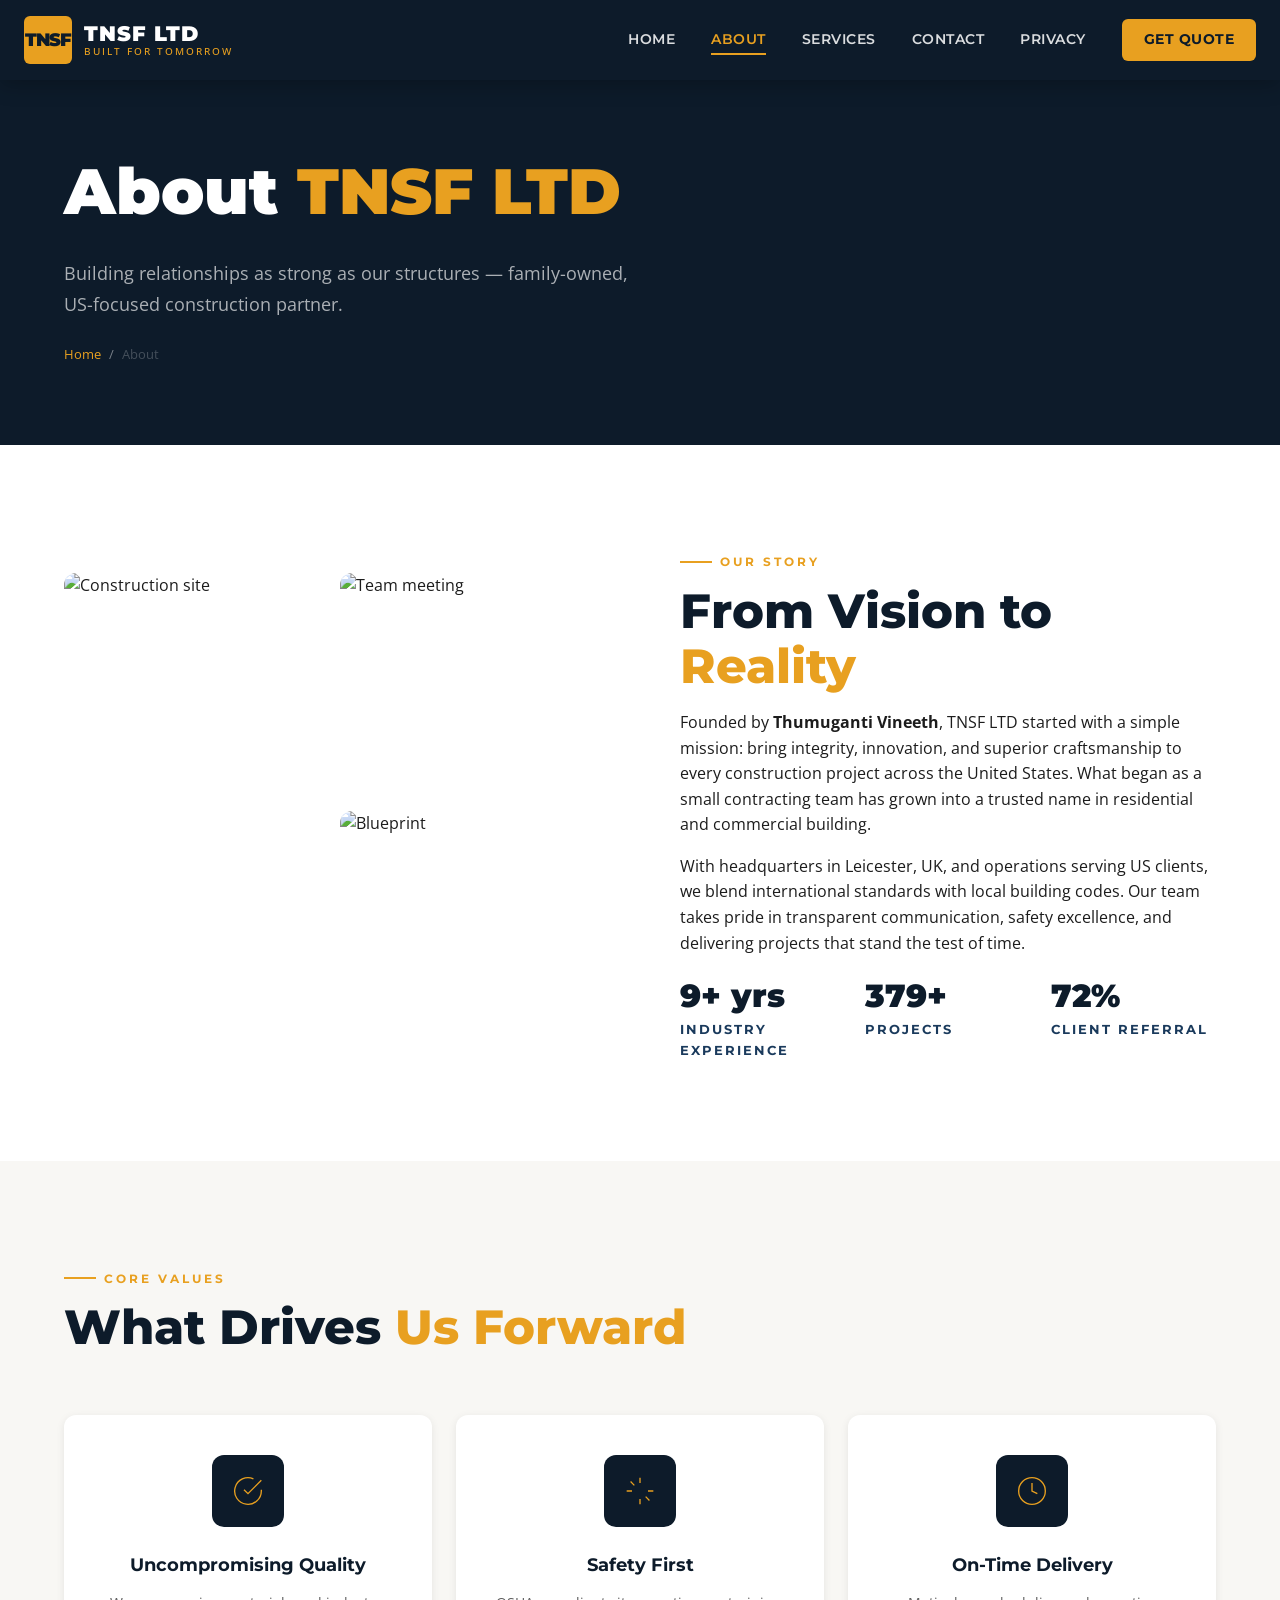
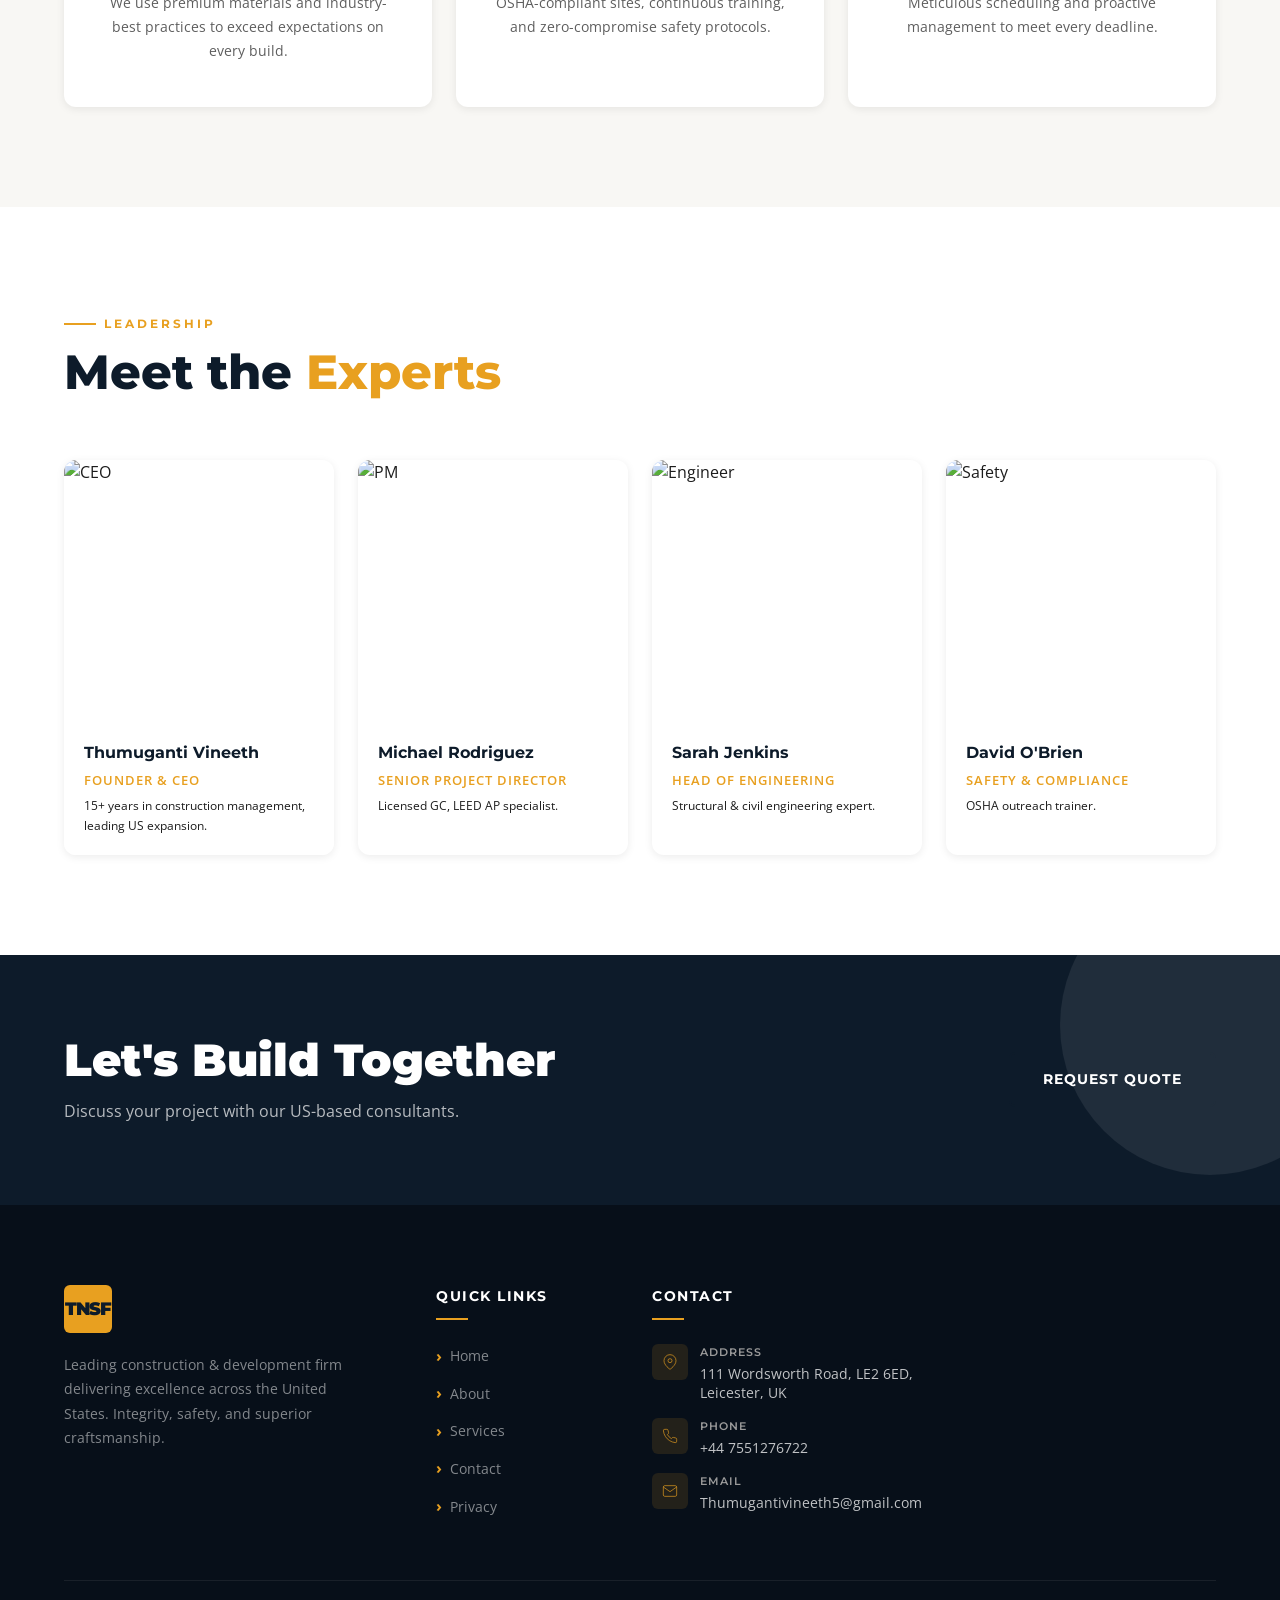
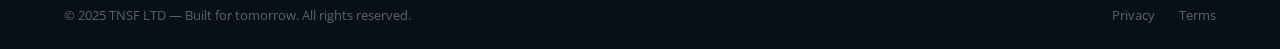
==== commit 3a7fce2a: "services and contact info updated" ====
--- a/about.html
+++ b/about.html
@@ -218,7 +218,7 @@
                                 </svg></div>
                             <div>
                                 <div class="fc-label">Phone</div>
-                                <div class="fc-value">+1 (755) 127-6722</div>
+                                <div class="fc-value">+44 7551276722</div>
                             </div>
                         </div>
                         <div class="footer-contact-item">
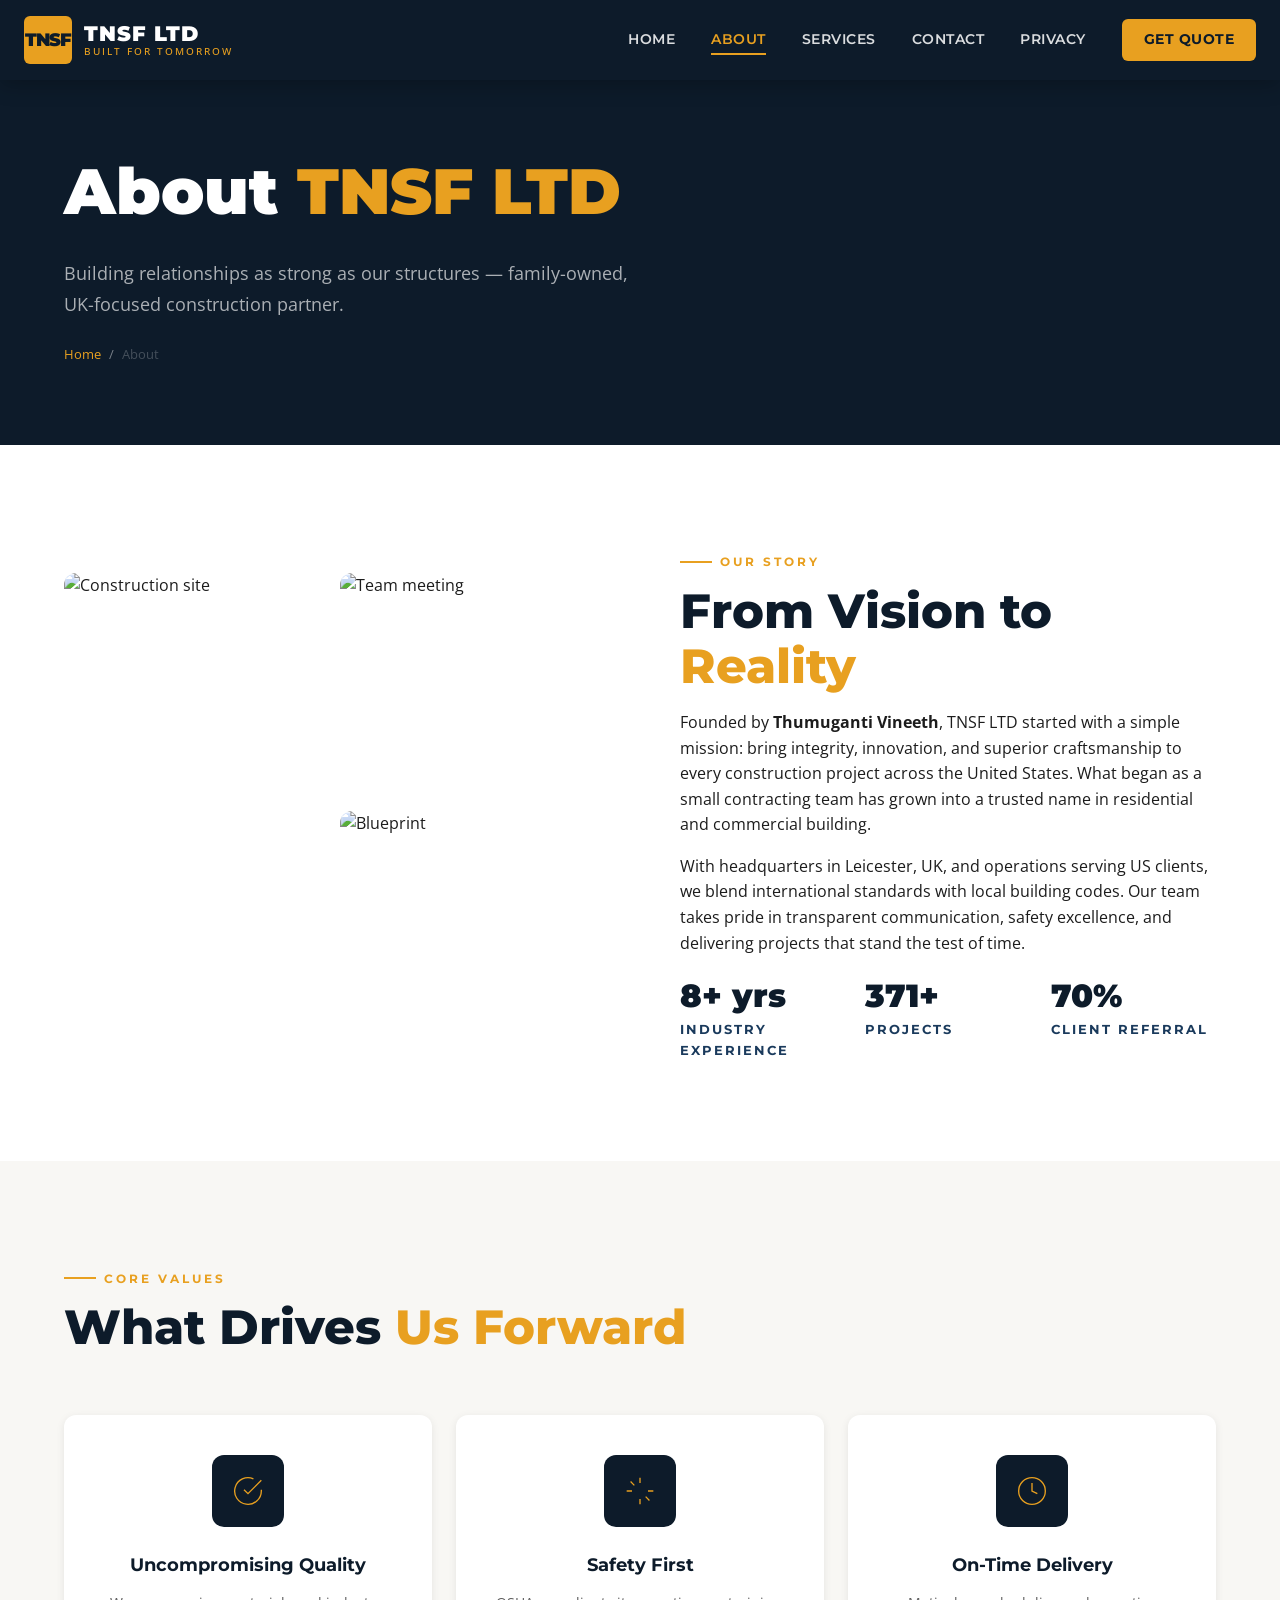
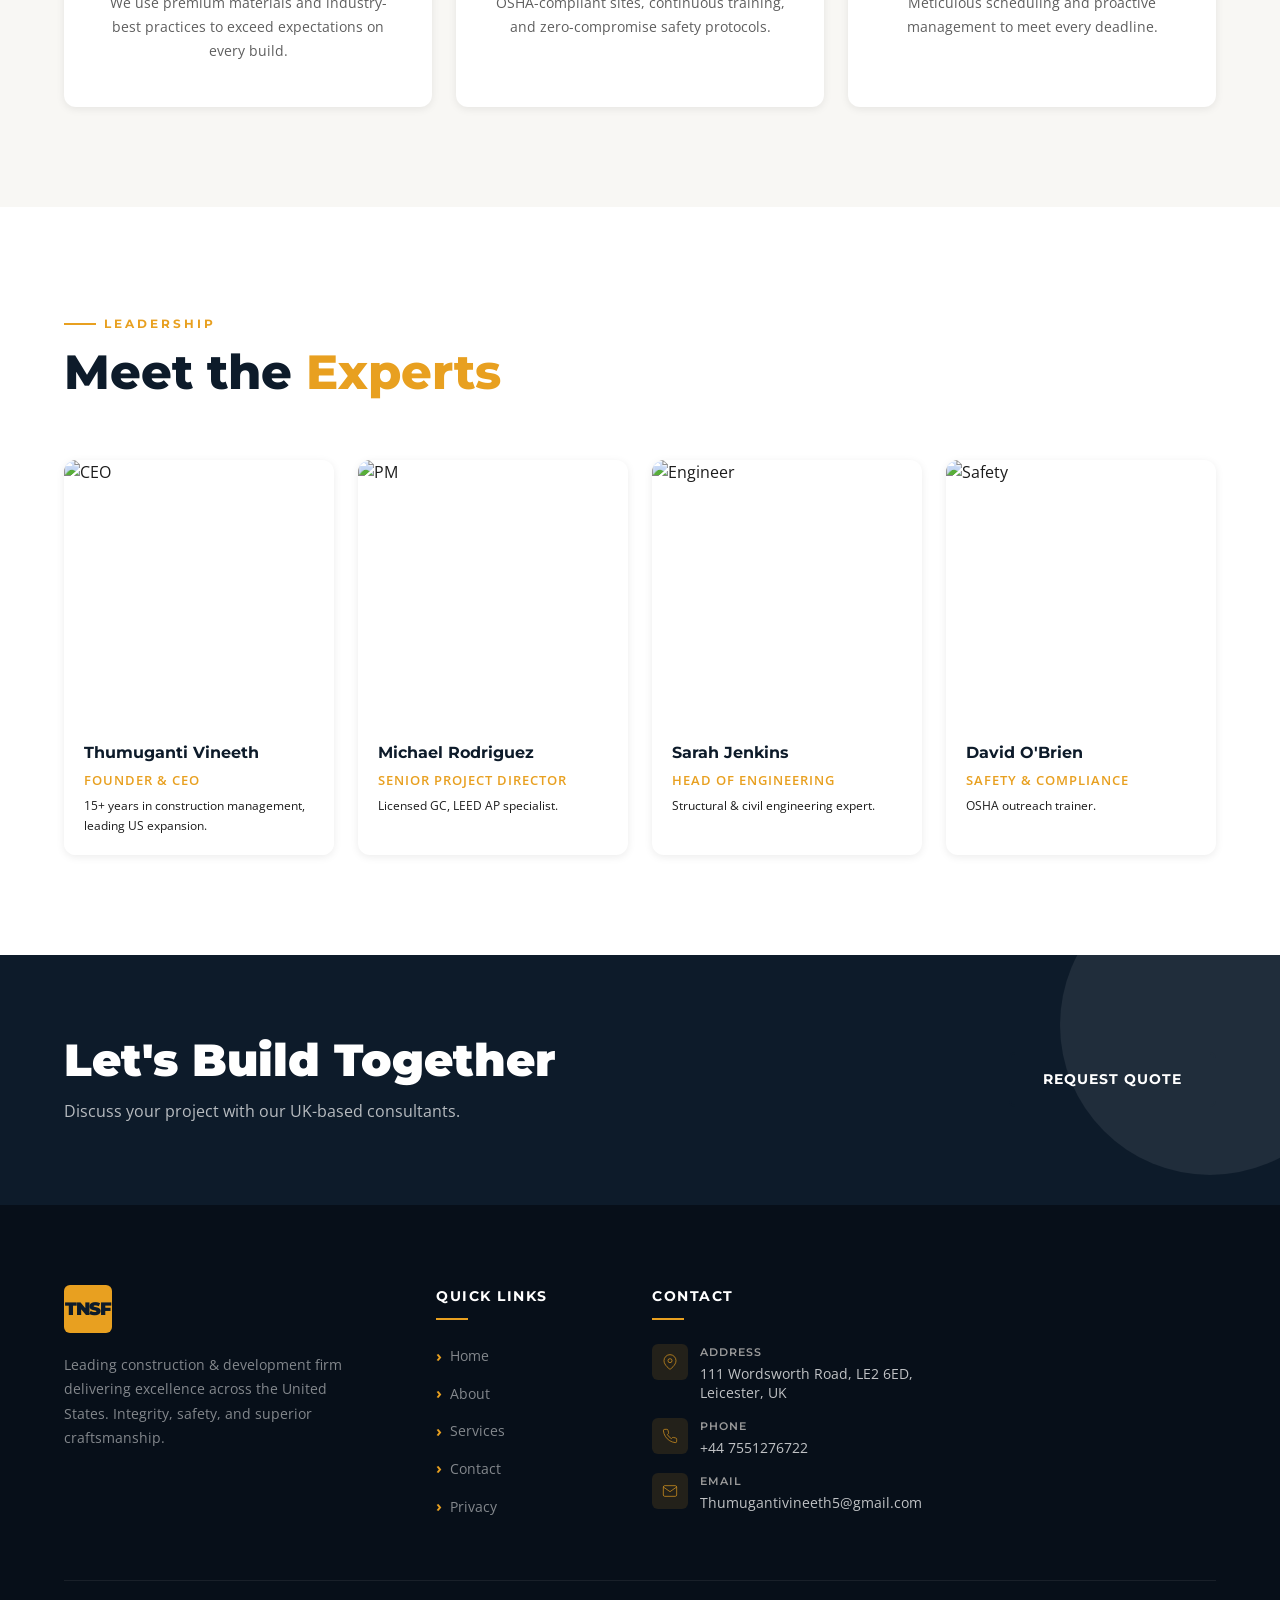
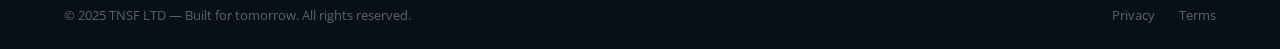
==== commit fca9c095: "location updated" ====
--- a/about.html
+++ b/about.html
@@ -6,7 +6,7 @@
     <meta name="viewport" content="width=device-width, initial-scale=1.0, viewport-fit=cover">
     <title>TNSF LTD | About Us - Construction Excellence</title>
     <meta name="description"
-        content="TNSF LTD: US-focused construction company with 12+ years of expertise. Meet our leadership, values, and commitment to quality building projects.">
+        content="TNSF LTD: UK-focused construction company with 12+ years of expertise. Meet our leadership, values, and commitment to quality building projects.">
     <link rel="stylesheet" href="./css/style.css">
     <link
         href="https://fonts.googleapis.com/css2?family=Montserrat:wght@400;500;600;700;800;900&family=Open+Sans:wght@300;400;500;600;700&display=swap"
@@ -42,7 +42,7 @@
         </div>
         <div class="container page-hero-inner">
             <h1>About <span>TNSF LTD</span></h1>
-            <p>Building relationships as strong as our structures — family-owned, US-focused construction partner.</p>
+            <p>Building relationships as strong as our structures — family-owned, UK-focused construction partner.</p>
             <div class="breadcrumb"><a href="index.html">Home</a> / <span>About</span></div>
         </div>
     </section>
@@ -176,7 +176,7 @@
             <div class="cta-inner">
                 <div>
                     <h3 class="cta-title" style="color:var(--white);">Let's Build Together</h3>
-                    <p class="cta-desc" style="color:rgba(255,255,255,0.7);">Discuss your project with our US-based
+                    <p class="cta-desc" style="color:rgba(255,255,255,0.7);">Discuss your project with our UK-based
                         consultants.</p>
                 </div>
                 <div class="cta-actions"><a href="contact.html" class="btn-cta-primary">Request Quote</a></div>
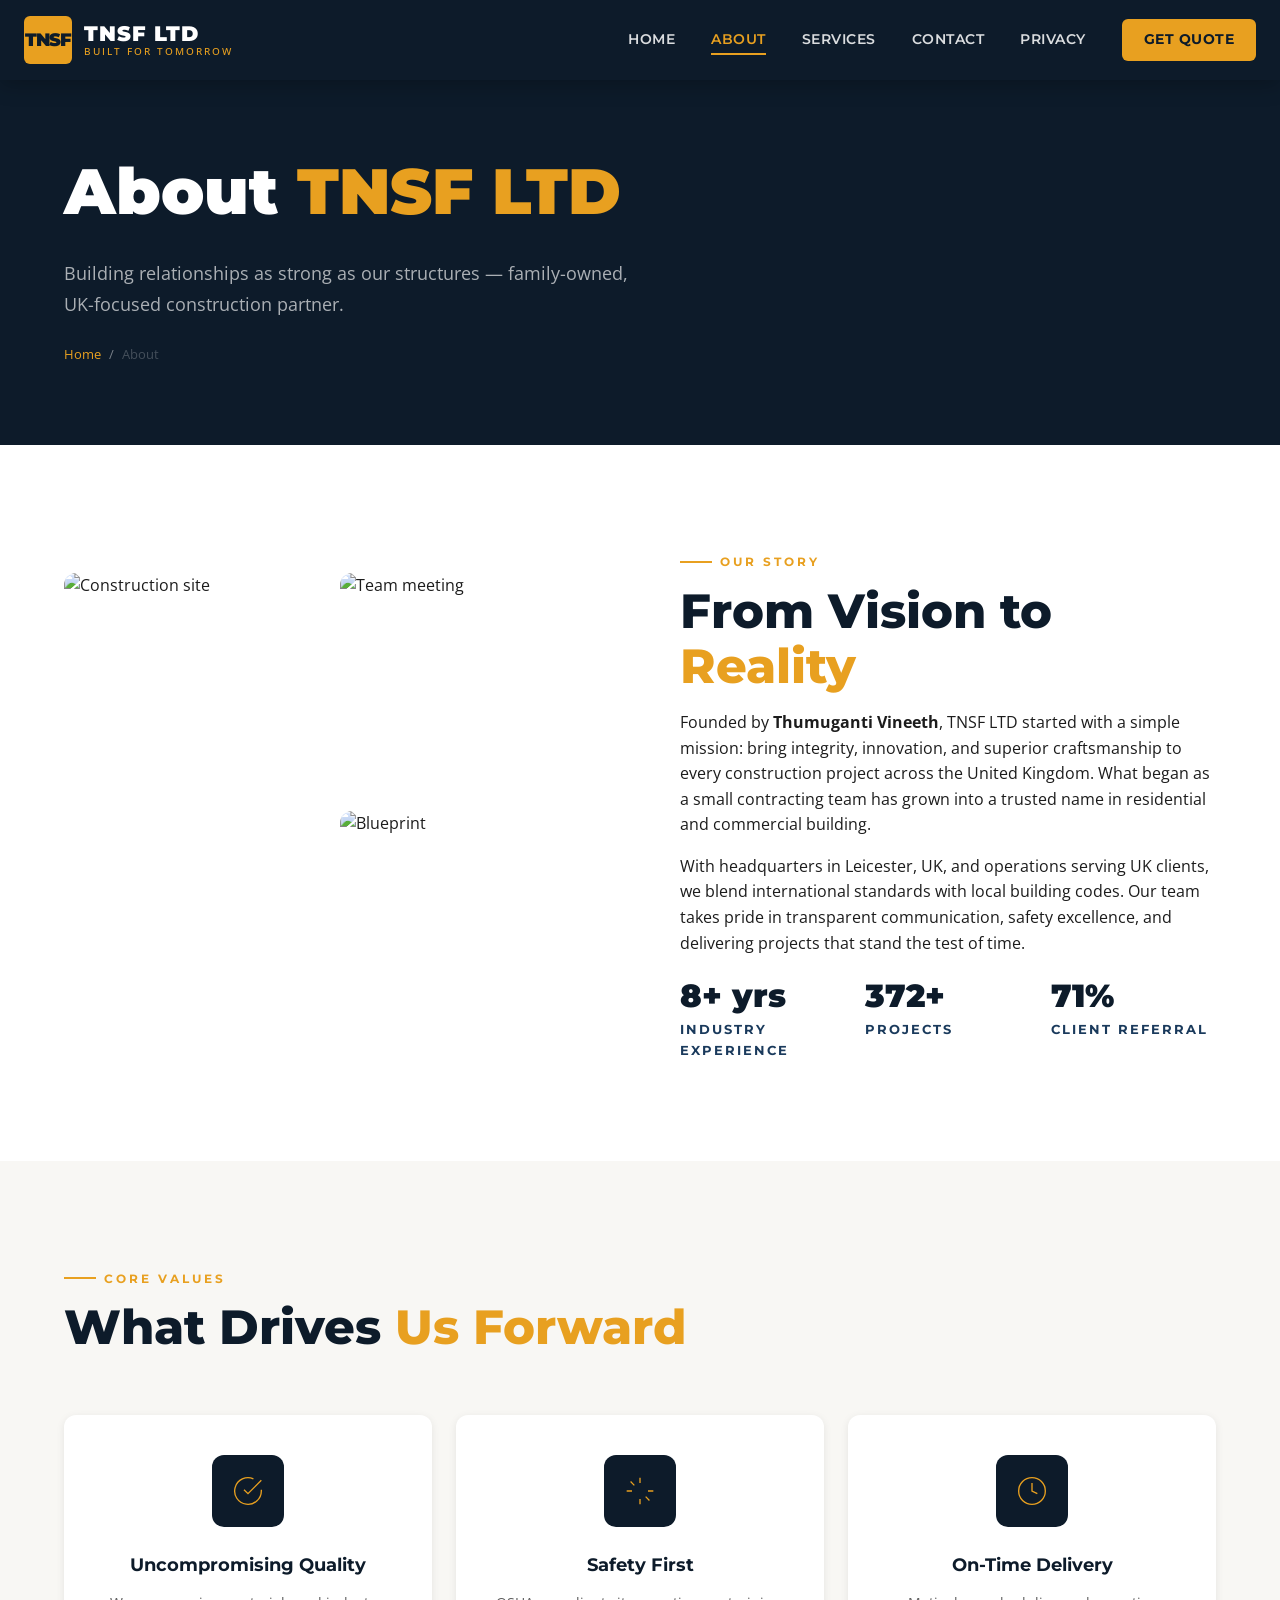
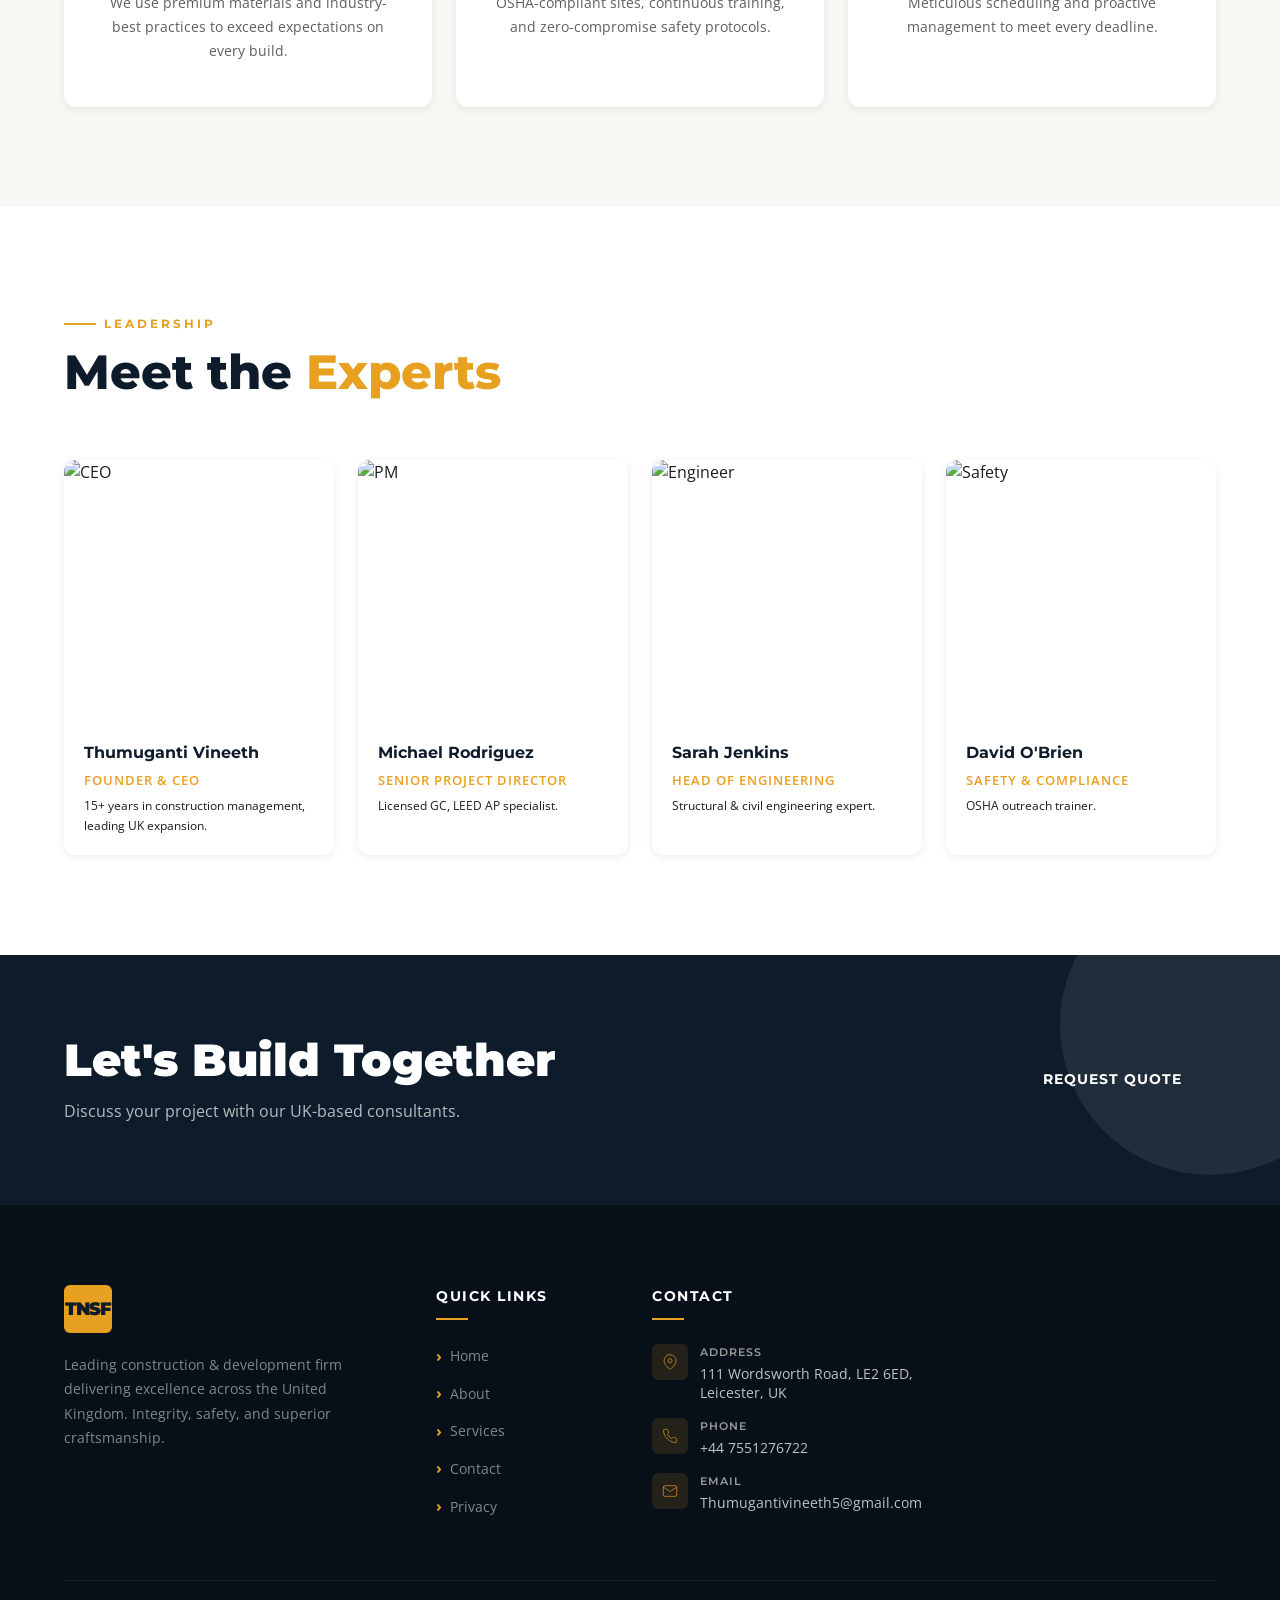
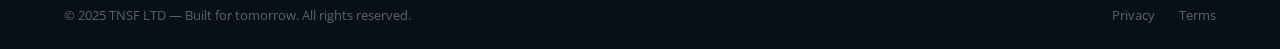
==== commit edd02675: "us to uk" ====
--- a/about.html
+++ b/about.html
@@ -66,9 +66,9 @@
                     <h2 class="section-title">From Vision to <span>Reality</span></h2>
                     <p style="margin-bottom: 16px;">Founded by <strong>Thumuganti Vineeth</strong>, TNSF LTD started
                         with a simple mission: bring integrity, innovation, and superior craftsmanship to every
-                        construction project across the United States. What began as a small contracting team has grown
+                        construction project across the United Kingdom. What began as a small contracting team has grown
                         into a trusted name in residential and commercial building.</p>
-                    <p style="margin-bottom: 24px;">With headquarters in Leicester, UK, and operations serving US
+                    <p style="margin-bottom: 24px;">With headquarters in Leicester, UK, and operations serving UK
                         clients, we blend international standards with local building codes. Our team takes pride in
                         transparent communication, safety excellence, and delivering projects that stand the test of
                         time.</p>
@@ -136,7 +136,7 @@
                     <div class="team-info">
                         <h4 class="team-name">Thumuganti Vineeth</h4>
                         <div class="team-role">Founder & CEO</div>
-                        <p style="font-size:0.75rem; margin-top:6px;">15+ years in construction management, leading US
+                        <p style="font-size:0.75rem; margin-top:6px;">15+ years in construction management, leading UK
                             expansion.</p>
                     </div>
                 </div>
@@ -189,7 +189,7 @@
             <div class="footer-grid">
                 <div class="footer-brand">
                     <div class="logo-icon" style="background: var(--accent); color:var(--primary);">TNSF</div>
-                    <p>Leading construction & development firm delivering excellence across the United States.
+                    <p>Leading construction & development firm delivering excellence across the United Kingdom.
                         Integrity, safety, and superior craftsmanship.</p>
                 </div>
                 <div>
